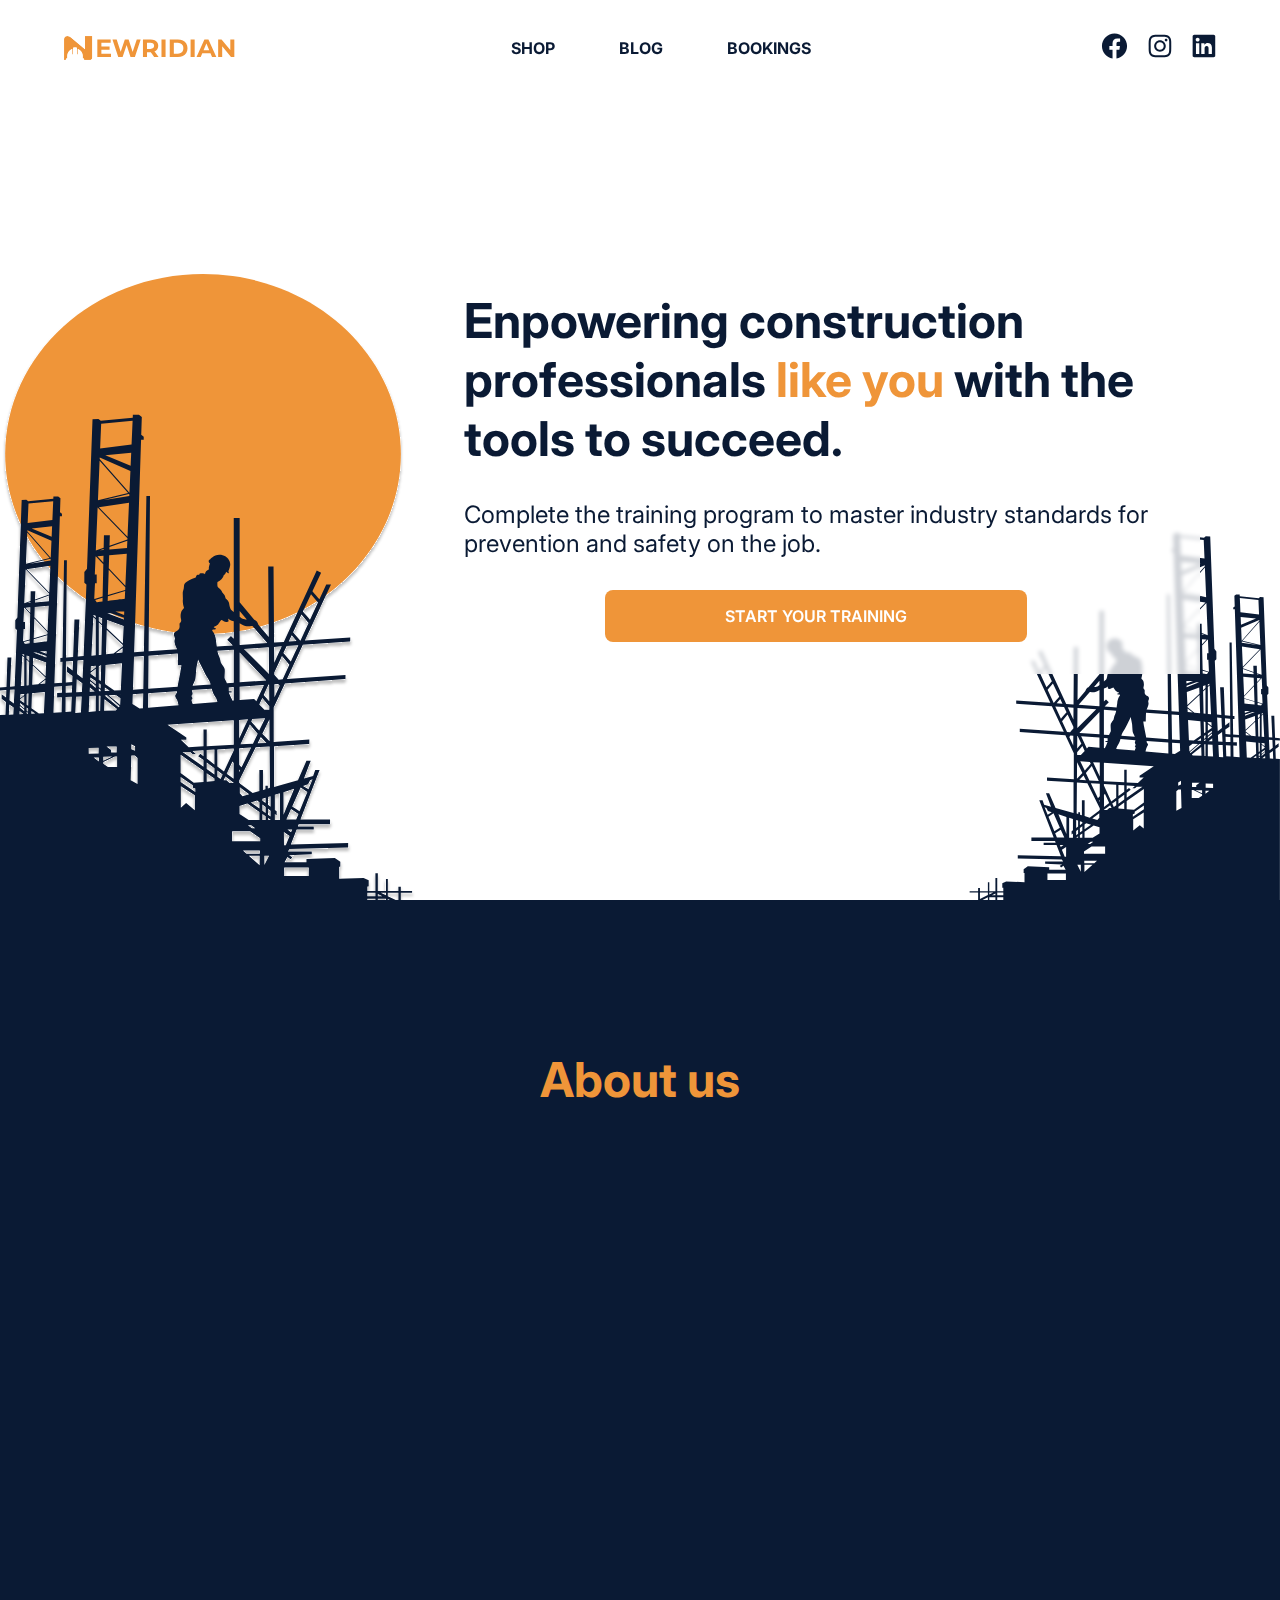
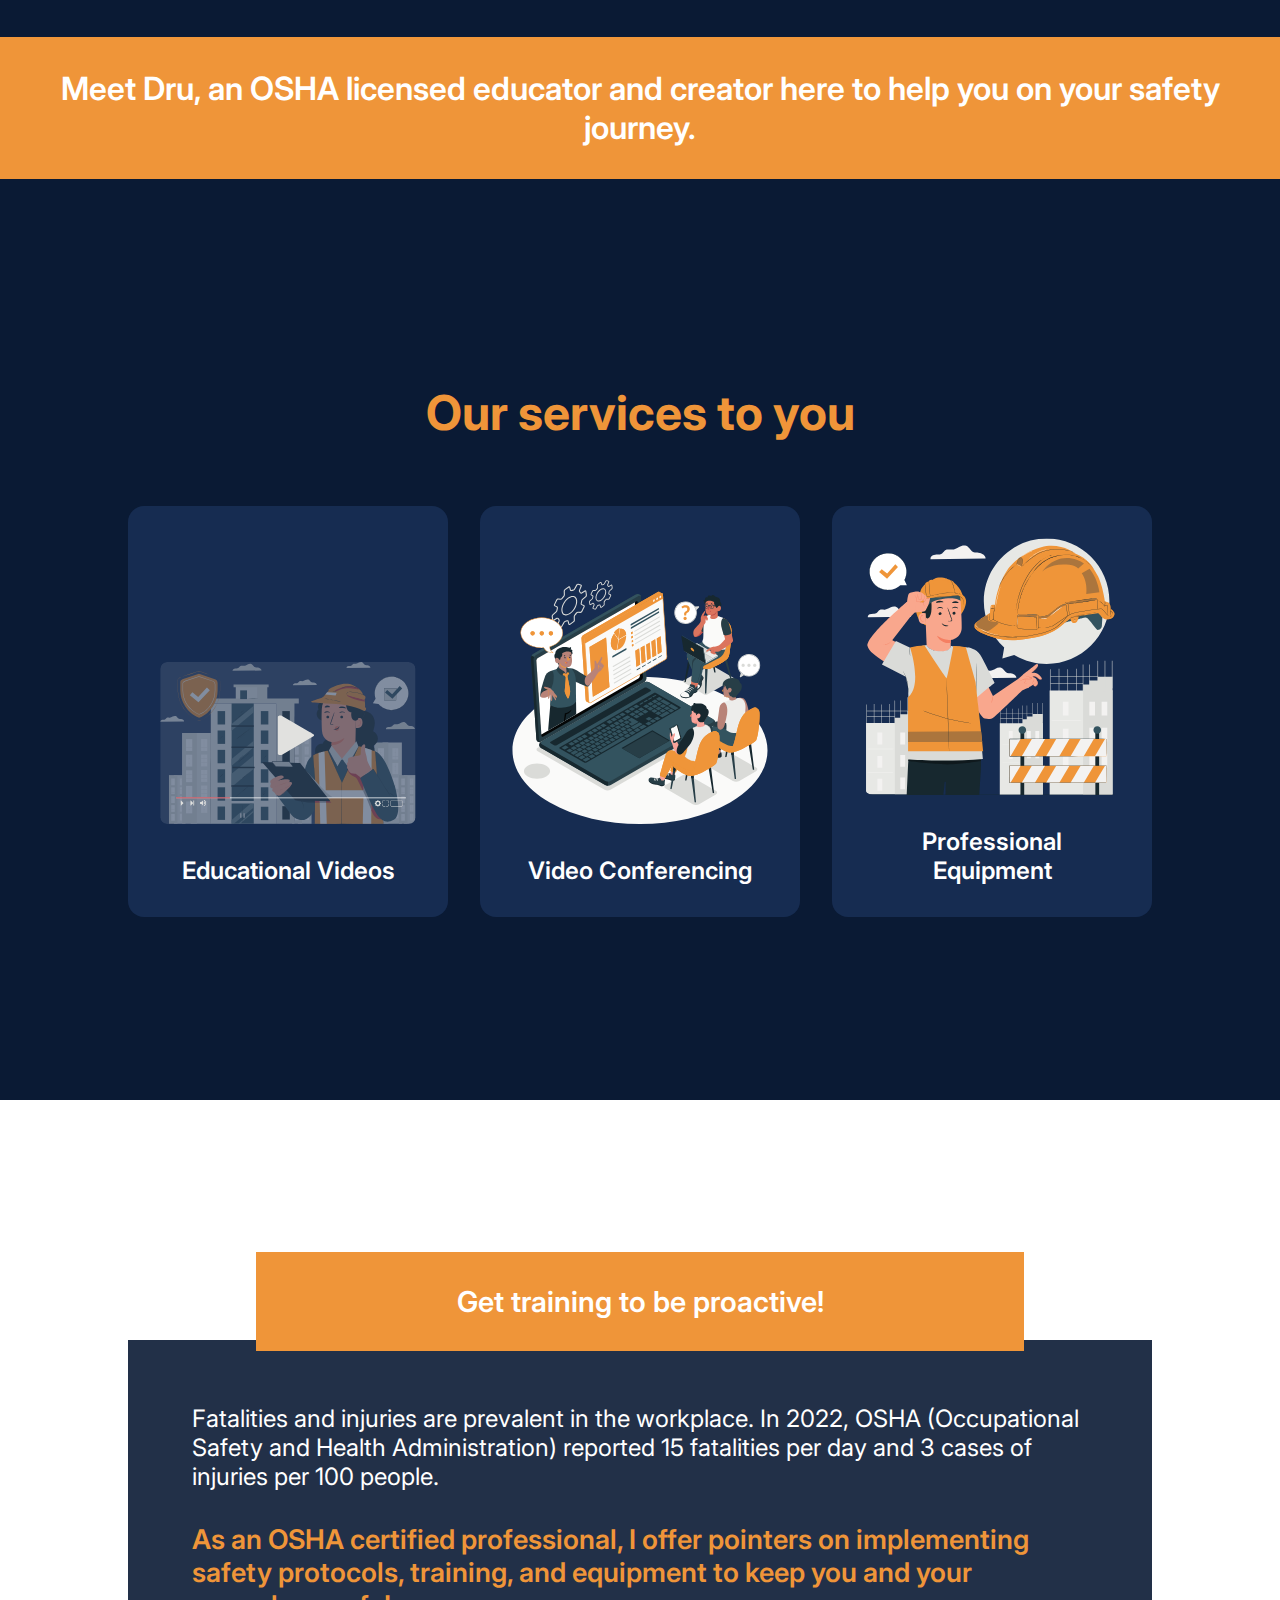
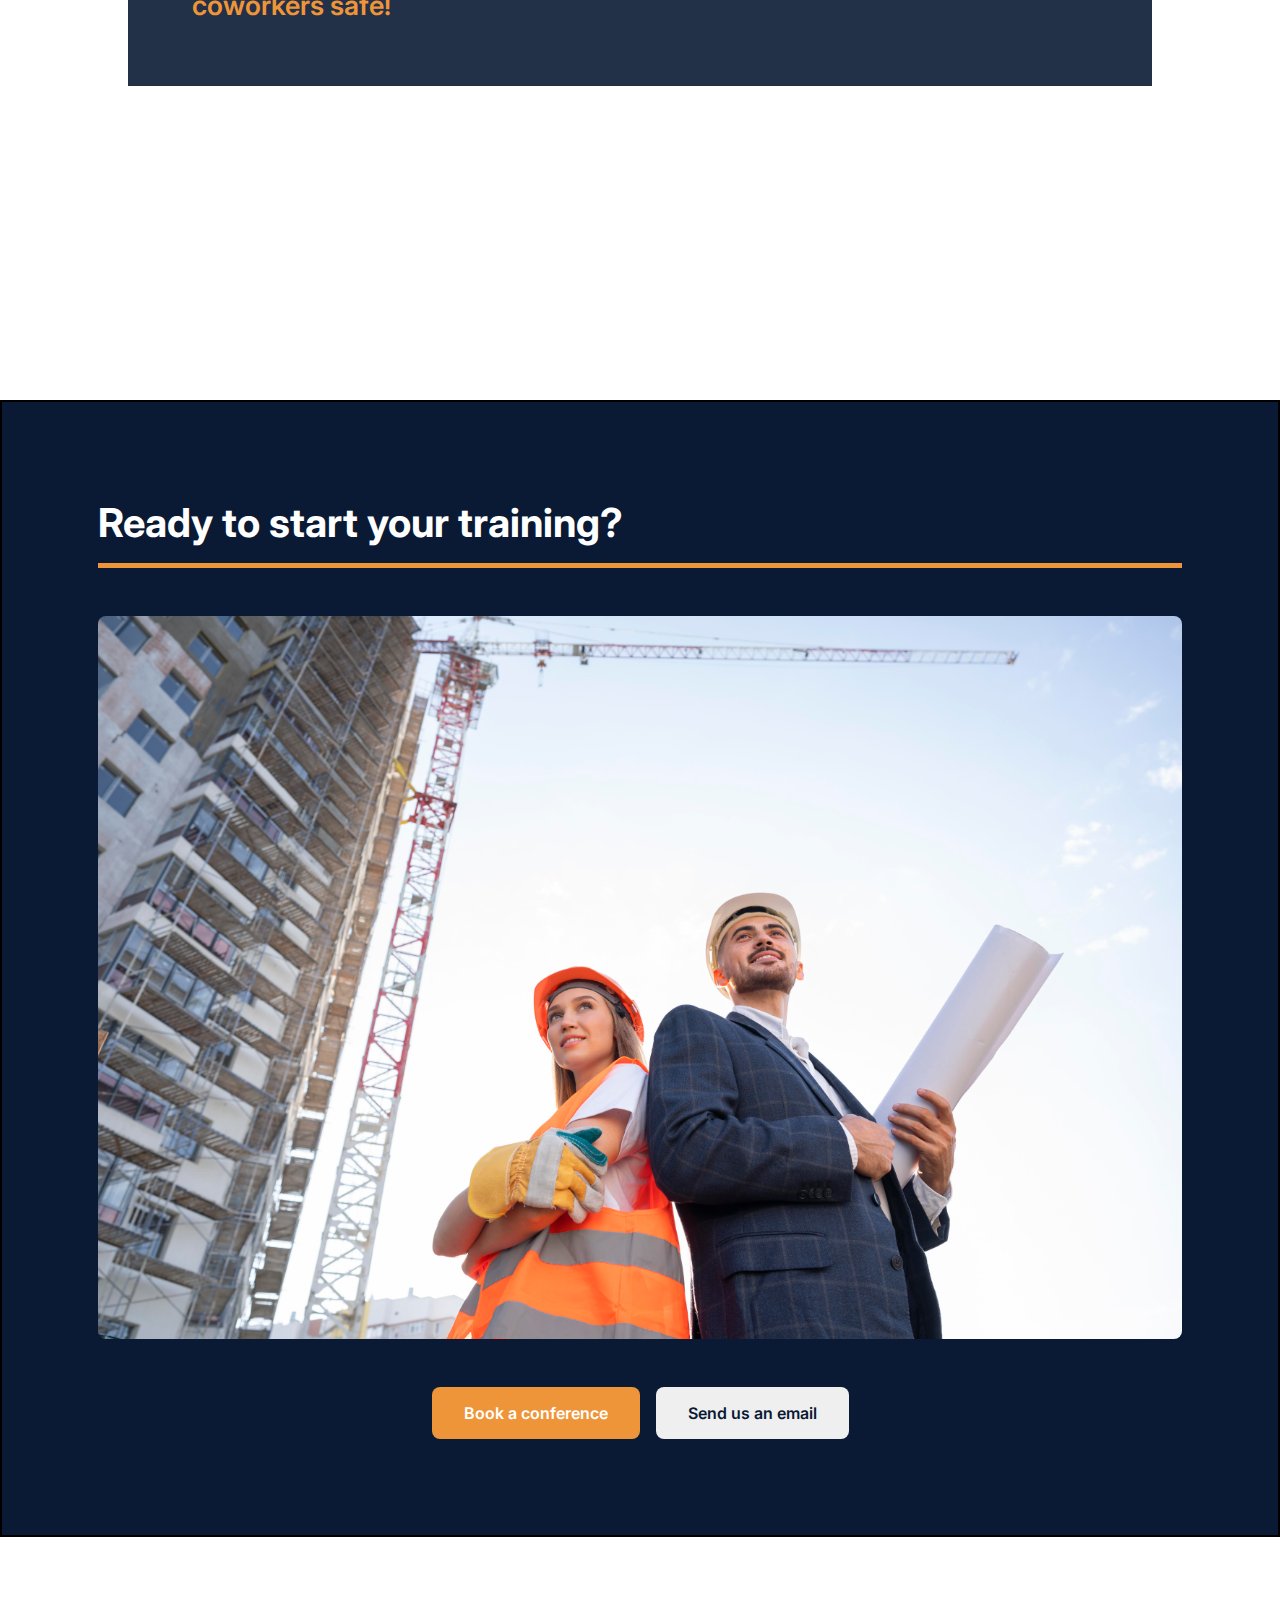
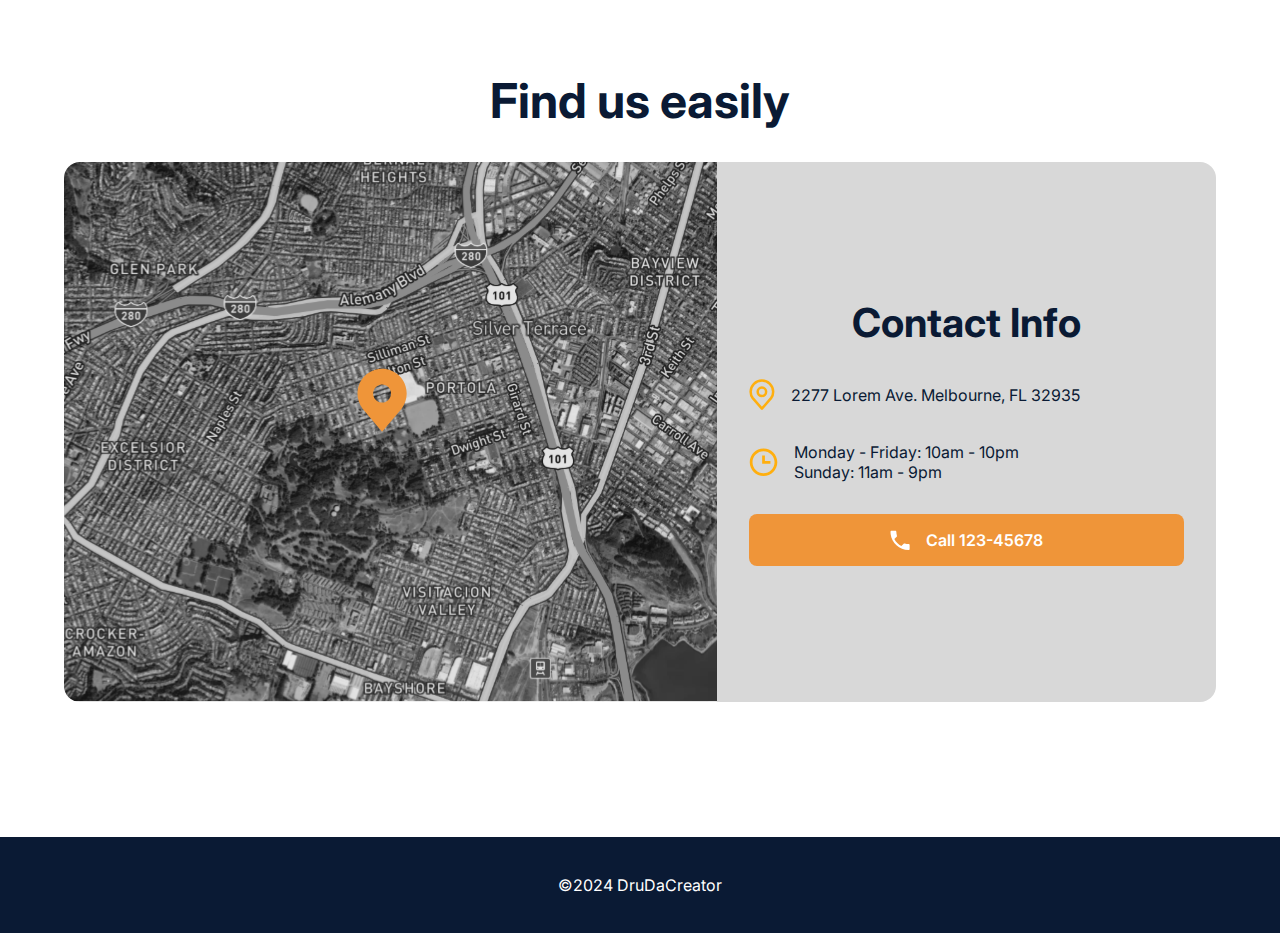
==== index.html @ b3d009f9 "update" ====
<!DOCTYPE html>
<html lang="en">
<head>
  <meta charset="UTF-8">
  <meta name="viewport" content="width=device-width, initial-scale=1.0">
  <title>Newridian</title>

  <link rel="stylesheet" href="./styles/main.css">
  <link rel="preconnect" href="https://fonts.googleapis.com">
  <link rel="preconnect" href="https://fonts.gstatic.com" crossorigin>
  <link href="https://fonts.googleapis.com/css2?family=Inter:wght@100..900&display=swap" rel="stylesheet">
</head>
<body>
  
  <!--nav -->
  <nav>
    <div class="mobile-nav">
      <!-- <img id="open-icon" src="./assets/Icons/menu-icon.svg" alt="menu-icon" onclick="openNav()"> -->
      <svg id="open-icon" onclick="openNav()" onmouseenter="changeColor()" onmouseleave="revertColor()" xmlns="http://www.w3.org/2000/svg" viewBox="0 -960 960 960" fill="black"><path d="M120-240v-80h720v80H120Zm0-200v-80h720v80H120Zm0-200v-80h720v80H120Z"/></svg>
      <img class="nav-logo" src="./assets/Icons/Logo.svg" alt="">
      <ul class="sidebar">
        <li class="nav-item" onclick="closeNav()"><img id="close-icon" src="./assets/Icons/close-icon.svg" alt="close icon"></li>
        <li class="nav-item"><a href="">SHOP</a><img src="./assets/Icons/cart-icon.svg" alt="cart icon" width="30px" height="30px"></li>
        <li class="nav-item"><a href="">BLOG</a><img src="./assets/Icons/blog-icon.svg" alt="blog icon" width="30px" height="30px"></li>
        <li class="nav-item"><a href="">BOOKINGS</a><img src="./assets/Icons/calendar-icon.svg" alt="calendar icon" width="30px" height="30px"></li>
      </ul>
    </div>

    <div class="desktop-nav">
      <img class="nav-logo" src="./assets/Icons/Logo.svg" alt="">
      <ul class="nav-items">
        <li class="nav-item"><a href="">SHOP</a></li>
        <li class="nav-item"><a href="">BLOG</a></li>
        <li class="nav-item"><a href="">BOOKINGS</a></li>
      </ul>
      <div class="social-icons">
        <a href=""><img src="./assets/Icons/youtube-icon.svg" alt=""></a>
        <a href=""><img src="./assets/Icons/facebook-icon.svg" alt=""></a>
        <a href=""><img src="./assets/Icons/instagram-icon.svg" alt=""></a>
        <a href=""><img src="./assets/Icons/linked-icon.svg" alt=""></a>
      </div>
    </div>
  </nav>

  <!--home section -->
  <section class="home">
    <div class="home-content">
      <h1>Enpowering construction professionals <span>like you</span> with the tools to succeed.</h1>
      <p>Complete the training program to master industry standards for prevention and safety on the job.</p>
      <button class="cta-button">START YOUR TRAINING</button>
    </div>
  </section>

  <!--about section -->
  <section class="about">
    <div class="about-content">
      <h1>About us</h1>
      <div class="video-container">
        <iframe class="yt-video" src="https://www.youtube.com/embed/jNQXAC9IVRw?si=BGKrW8kxA2HMiM0D" title="YouTube video player" frameborder="0" allow="accelerometer; autoplay; clipboard-write; encrypted-media; gyroscope; picture-in-picture; web-share" referrerpolicy="strict-origin-when-cross-origin" allowfullscreen>
        </iframe>
      </div>
    </div>
    <p>Meet Dru, an OSHA licensed educator and creator here to help you on your safety journey.</p>
  </section>

  <!--services section -->
  <section class="services">
    <div class="services-content">
      <h1>Our services to you</h1>
      <div class="cards">
        <div class="card">
          <img src="./assets/video-thumbail.svg" alt="video thumbnail">
          <p>Educational Videos</p>
        </div>
        <div class="card">
          <img src="./assets/video-conference.svg" alt="video conference">
          <p>Video Conferencing</p>
        </div>
        <div class="card">
          <img src="./assets/construction-equipment.svg" alt="">
          <p>Professional Equipment</p>
        </div>
      </div>
    </div>
  </section>

  <!--info section-->
  <section class="info">
    <div class="info-content">
      <div class="text-box">
        <p>Fatalities and injuries are prevalent in the workplace. In 2022, OSHA (Occupational Safety and Health Administration) reported 15 fatalities per day and 3 cases of injuries per 100 people.</p>
        <p><span>As an OSHA certified professional, I offer pointers on implementing safety protocols, training, and equipment to keep you and your coworkers safe!</span></p>
      </div>
    </div>
  </section>

  <!--cta section-->
  <section class="cta">
    <div class="cta-content">
      <h1>Ready to start your training?</h1>
      <img src="./assets/building-construction-worker-site-with-architect.jpg" alt="confident construction workers">
      <div class="buttons">
        <button class="conference-button">Book a conference</button>
        <button class="email-button">Send us an email</button>
      </div>
      
    </div>
    
  </section>

  <!--contact section-->
  <section class="contact"> 
    <div class="contact-content">
      <h1>Find us easily</h1>
      <div class="location-card">
        <div class="map-container"></div>
        <div class="contact-container">
          <h2>Contact Info</h2>
          <div class="first-line">
            <img src="./assets/Icons/location-marker-icon.svg" alt="location marker">
            <p>2277 Lorem Ave. Melbourne, FL 32935</p>
          </div>
          <div class="second-line">
            <img src="./assets/Icons/clock-icon.svg" alt="time">
            <div class="times-wrapper">
              <p>Monday - Friday: 10am - 10pm</p>
              <p>Sunday: 11am - 9pm</p>
            </div>
          </div>
          <button class="call-button">
            <img src="./assets/Icons/phone-icon.svg" alt="phone icon">
            <p>Call 123-45678</p>
          </button>
        </div>
      </div>
    </div>
    
  </section>

  <!--footer section-->
  <footer>
    <p>©2024 DruDaCreator</p>
  </footer>
  <script src="./js/main.js"></script>
</body>
</html>
---- styles/main.css ----
/*#region default styles*/


:root {
  /*font-sizes*/
  --fs-sm: 0.8rem;
  --fs-reg: 1rem;
  --fs-lg: 1.5rem;

  --fs-heading: 3rem;
  --fs-subheading: 2rem;

  /*colors*/
  --orange-clr: #EF9539;
  --dark-blue: rgb(10, 26, 52);
  --light-blue: rgb(22, 44, 81);

}

*, *:before, *:after {
  box-sizing: border-box;
  padding: 0;
  margin: 0;
  font-family: "Inter", sans-serif;
  color: var(--dark-blue);
}

section {
  min-height: 100vh;
  /* border: 5px solid black; */
}

/* for backgrounds*/
/* background: [background-color] [background-image] [background-position] [background-size] [background-repeat] [background-origin] [background-clip] [background-attachment];
*/

/*#endregion default styles*/

/*#region navbar styles*/
nav {
  display: flex;
  width: 100%;
  align-items: center;
  height: 5rem;
  z-index: 500;
  position: fixed;
  top: 0;
  padding: 3rem;
  background-color: rgba(255, 255, 255, 0.5);
  backdrop-filter: blur(5px);
  -webkit-backdrop-filter: blur(5px);
}

nav .mobile-nav {
  display: flex;
  align-items: center;
  justify-content: center;
  width: 100%;
}

.mobile-nav .nav-logo {
  width: 35%;
}

.mobile-nav #open-icon {
  padding: 1rem;
  width: 4rem;
  position: absolute;
  left: 2rem;
  border: 2px solid transparent;
}

.mobile-nav .sidebar {
  background-color: var(--orange-clr);
  position: absolute;
  top: 0;
  left: 0;
  height: 100vh;
  width: 40vw;
  z-index: 1000;
  display: none;
  flex-direction: column;
  list-style: none;
}

.sidebar .nav-item {
  width: 100%;
  cursor: pointer;
  padding: 2rem;
  display: flex;
  align-items: center;
  justify-content: center;
  gap: 1rem;
}

.sidebar .nav-item:hover {
  background-color: rgba(255, 255, 255, 0.2);
}

.sidebar button {
  background-color: none;
}

.nav-item a {
  font-size: var(--fs-sm);
  font-weight: 700;
  text-decoration: none;
}

nav .desktop-nav {
  display: none;
  width: 100%;
  align-items: center;
  justify-content: space-between;
  padding: 1rem;
}

.desktop-nav .nav-logo {
  width: 15%;
}

.nav-items {
  display: flex;
  gap: 2rem;
  list-style-type: none;
}

.nav-items .nav-item a {
  padding: 1rem;
  text-decoration: none;
  font-size: var(--fs-reg);
  transition: color 200ms ease;
}

.nav-items .nav-item a:hover {
  color: var(--orange-clr);
}

nav .social-icons {
  display: flex;
  align-items: center;
  gap: 1rem;
}
/*#endregion navbar styles*/

/*#region home styles*/
.home {
  position: relative;
  display: flex;
  flex-direction: column;
  align-items: center;
  justify-content: center;
  padding-top: 2rem;
}

.home .home-content {
  padding: 2rem;
  display: flex;
  flex-direction: column;
  gap: 2rem;
  width: 100%;
  background-color:rgba(255, 255, 255, 0.8);
  backdrop-filter: blur(2px);
  -webkit-backdrop-filter: blur(2px);
  margin: 0;
}

.home-content h1 {
  font-size: var(--fs-heading);
}

.home-content h1 span {
  color: var(--orange-clr);
}

.home-content p {
  font-size: var(--fs-lg);
}

.home-content .cta-button {
  background-color: var(--orange-clr);
  color: white;
  font-weight: 600;
  font-size: var(--fs-sm);
  padding: 1rem;
  border: none;
  border-radius: 0.5rem;
  width: 60%;
  align-self: center;
}

/*#endregion home styles*/

/*#region about styles*/
.about {
  display: flex;
  flex-direction: column;
  justify-content: center;
  align-items: center;
  background-color: var(--dark-blue);
  position: relative;
  padding: 8rem 0 0 0;
  gap: 6rem;
}

.about .about-content {
  display: flex;
  flex-direction: column;
  align-items: center;
  width: 80%;
  gap: 2rem;
}

.about h1 {
  font-size: var(--fs-heading);
  color: var(--orange-clr);
  text-align: center;
}

.about .video-container {
  width: 20rem;
  height: 15rem;
  border-radius: 1rem;
  overflow: hidden;
}

.about p {
  font-size: 1.5rem;
  font-weight: 600;
  color: white;
  text-align: center;
  background-color: var(--orange-clr);
  padding: 2rem;
  width: 100vw;
}

.video-container .yt-video {
  width: 100%;
  height: 100%;
}

/*#endregion about styles*/

/*#region services styles*/
.services {
  background-color: var(--dark-blue);
  display: flex;
  align-items: center;
  justify-content: center;
  padding: 8rem 0 8rem 0;
}

.services .services-content {
  display: flex;
  flex-direction: column;
  align-items: center;
  justify-content: center;
  gap: 4rem;
}

.services-content h1 {
  color: var(--orange-clr);
  font-size: var(--fs-heading);
  text-align: center;
}

.services-content .cards {
  display: grid;
  justify-content: center;
  align-items: center;
  width: 80vw;
  grid-template-columns: repeat(auto-fit, minmax(270px, 1fr));
  gap: 2rem;
}

.cards .card {
  grid-row: span 1;
  grid-column: span 1;
  display: flex;
  flex-direction: column;
  align-items: center;
  justify-content: flex-end;
  background-color:var(--light-blue);
  gap: 2rem;
  height: 100%;
  padding: 2rem;
  border-radius: 1rem;
}

.card img {
  width: 100%;
}

.cards .card p {
  font-size: var(--fs-lg);
  font-weight: 600;
  color: white;
  text-align: center;
}

/*#endregion services styles*/

/*#region info styles*/
.info {
  position: relative;
  width: 100%;
  height: 100%;
  overflow: hidden;
}

.info::before {
  content: '';
  background-image: url(../assets/bridge.jpg);
  background-position: left;
  background-repeat: no-repeat;
  background-size: cover;
  filter: blur(2px);
  position: absolute;
  top: 0;
  left: 0;
  right: 0;
  bottom: 0;
  z-index: -1;
}

.info-content {
  display: flex;
  flex-direction: column;
  margin: 15rem 0 10rem 0;
  align-items: center;
}

.info-content .text-box {
  position: relative;
  background: rgba(10, 26, 52, 0.9);
  width: 100%;
  font-size: 1rem;
  padding: 4rem;
  display: flex;
  flex-direction: column;
  gap: 2rem;
}

.info-content .text-box::before {
  content: 'Get training to be proactive!';
  position: absolute;
  top: -5.5rem;
  left: 0;
  right: 0;
  color: white;
  font-size: var(--fs-lg);
  background-color: var(--orange-clr);
  padding: 2rem;
  font-weight: 600;
  text-align: center;
}

.text-box p {
  color: white;
}

.text-box p span {
  font-size: 1.2rem;
  color: var(--orange-clr);
  font-weight: 600;
}
/*#endregion info styles*/

/*#region cta styles*/
.cta {
  display: flex;
  align-items: center;
  justify-content: center;
  /* padding: 4rem 0 0rem 0; */
  background-color: var(--dark-blue);
}

.cta .cta-content {
  display: flex;
  flex-direction: column;
  align-items: center;
  gap: 3rem;
  width: 100%;
  border: 2px solid black;
  padding: 6rem;
}

.cta-content h1 {
  font-size: var(--fs-subheading);
  color: white;
  position: relative;
  border-bottom: 5px solid var(--orange-clr);
  align-self: flex-start;
  width: 100%;
  padding-bottom: 1rem;
}

.cta-content h1::after {
  content: '';
  background-color: var(--orange-clr);
  position: absolute;
  left: 0;
  right: 0;

}

.cta-content img {
  width: 100%;
  border-radius: 0.5rem;
}

.cta-content .buttons {
  display: flex;
  gap: 1rem;
}

.cta-content .buttons button {
  padding: 1rem 2rem 1rem 2rem;
  border: none;
  border-radius: 0.5rem;
  font-weight: 600;
  font-size: var(--fs-reg);
}

.buttons .conference-button {
  background-color: var(--orange-clr);
  color: white;
}

/*#endregion cta styles*/

/*#region contact styles*/
.contact {
  display: flex;
  align-items: center;
  justify-content: center;
  padding: 2rem;
}

.contact-content {
  display: flex;
  flex-direction: column;
  align-items: center;
  gap: 2rem;
  padding: 2rem;
}

.contact-content h1 {
  font-size: var(--fs-heading);
}

.contact-content .location-card {
  display: flex;
  flex-direction: column;
  width: 70vw;
  height: 90vh;
  border-radius: 1rem;
  overflow: hidden;
}

.location-card .map-container {
  /* flex-basis: 60%; */
  flex: 1.5;
  display: flex;
  align-items: center;
  justify-content: center;
  background-image: url(../assets/map.svg);
  background-repeat: no-repeat;
  background-position: center;
  background-size: cover;
}

.map-container img {
  width: 100%;
  /* height: 100%; */
  object-fit: cover;
}

.location-card .contact-container {
  /* flex-basis: 40%; */
  flex: 1;
  display: flex;
  flex-direction: column;
  align-items: center;
  justify-content: center;
  gap: 2rem;
  padding: 2rem;
  background-color: #D8D8D8;
}

.contact-container h2 {
  font-size: var(--fs-subheading);
}

.contact-container .first-line, .contact-container .second-line {
  display: flex;
  align-items: center;
  justify-content: center;
  gap: 1rem;
  width: 100%;
}

.contact-container .call-button {
  width: 100%;
  padding: 1rem;
  border: none;
  border-radius: 0.5rem;
  background-color: var(--orange-clr);
  display: flex;
  align-items: center;
  justify-content: center;
  gap: 1rem;
}

.call-button p {
  color: white;
  font-weight: 600;
  font-size: var(--fs-reg);
}
/*#endregion contact styles*/

/*#region footer styles*/
footer {
  height: 6rem;
  background-color: var(--dark-blue);
  display: flex;
  align-items: center;
  justify-content: center;
  padding: 2rem;
}

footer p {
  color: white;
}
/*#endregion footer styles*/

/*#region media queries*/
@media (min-width: 800px) {

  /*root*/
  :root {
    /*font-sizes*/
    --fs-sm: 0.8rem;
    --fs-reg: 1rem;
    --fs-lg: 1.5rem;

  
    --fs-heading: 3rem;
    --fs-subheading: 2.5rem;
  }


  /*nav*/
  .mobile-nav .sidebar {
    display: none;
  }

  nav .desktop-nav {
    display: flex;
  }

  nav .mobile-nav {
    display: none;
  }

  /*home*/
  .home {
    align-items: end;
    background-image: url(../assets/home-hero-img.svg), url(../assets/home-hero-sub-img.svg);
    background-position: bottom left, bottom right;
    background-repeat: no-repeat, no-repeat;
    background-size: 40vw, 30vw;
  }

  .home .home-content {
    width: 60%;
    margin: 5rem;
  }

  .home-content .cta-button {
    font-size: var(--fs-reg);
  }

  /*about*/
  .about .video-container {
    width: 40rem;
    height: 25rem;
  }
  
  .about p {
    font-size: 2rem;
  }

  /*info*/
  .info-content .text-box {
    width: 80%;
  }

  .info-content .text-box::before {
    left: 8rem;
    right: 8rem;
    font-size: 1.8rem;
  }

  .text-box p {
    font-size: 1.5rem;
  }

  .text-box p span {
    font-size: 1.7rem;
  }

  /*contact*/
  .contact-content .location-card {
    flex-direction: row;
    height: 60vh;
    width: 90vw;
  }

  .contact-container .first-line, .contact-container .second-line {
    justify-content: flex-start;
  }

}


/*#endregion media queries*/
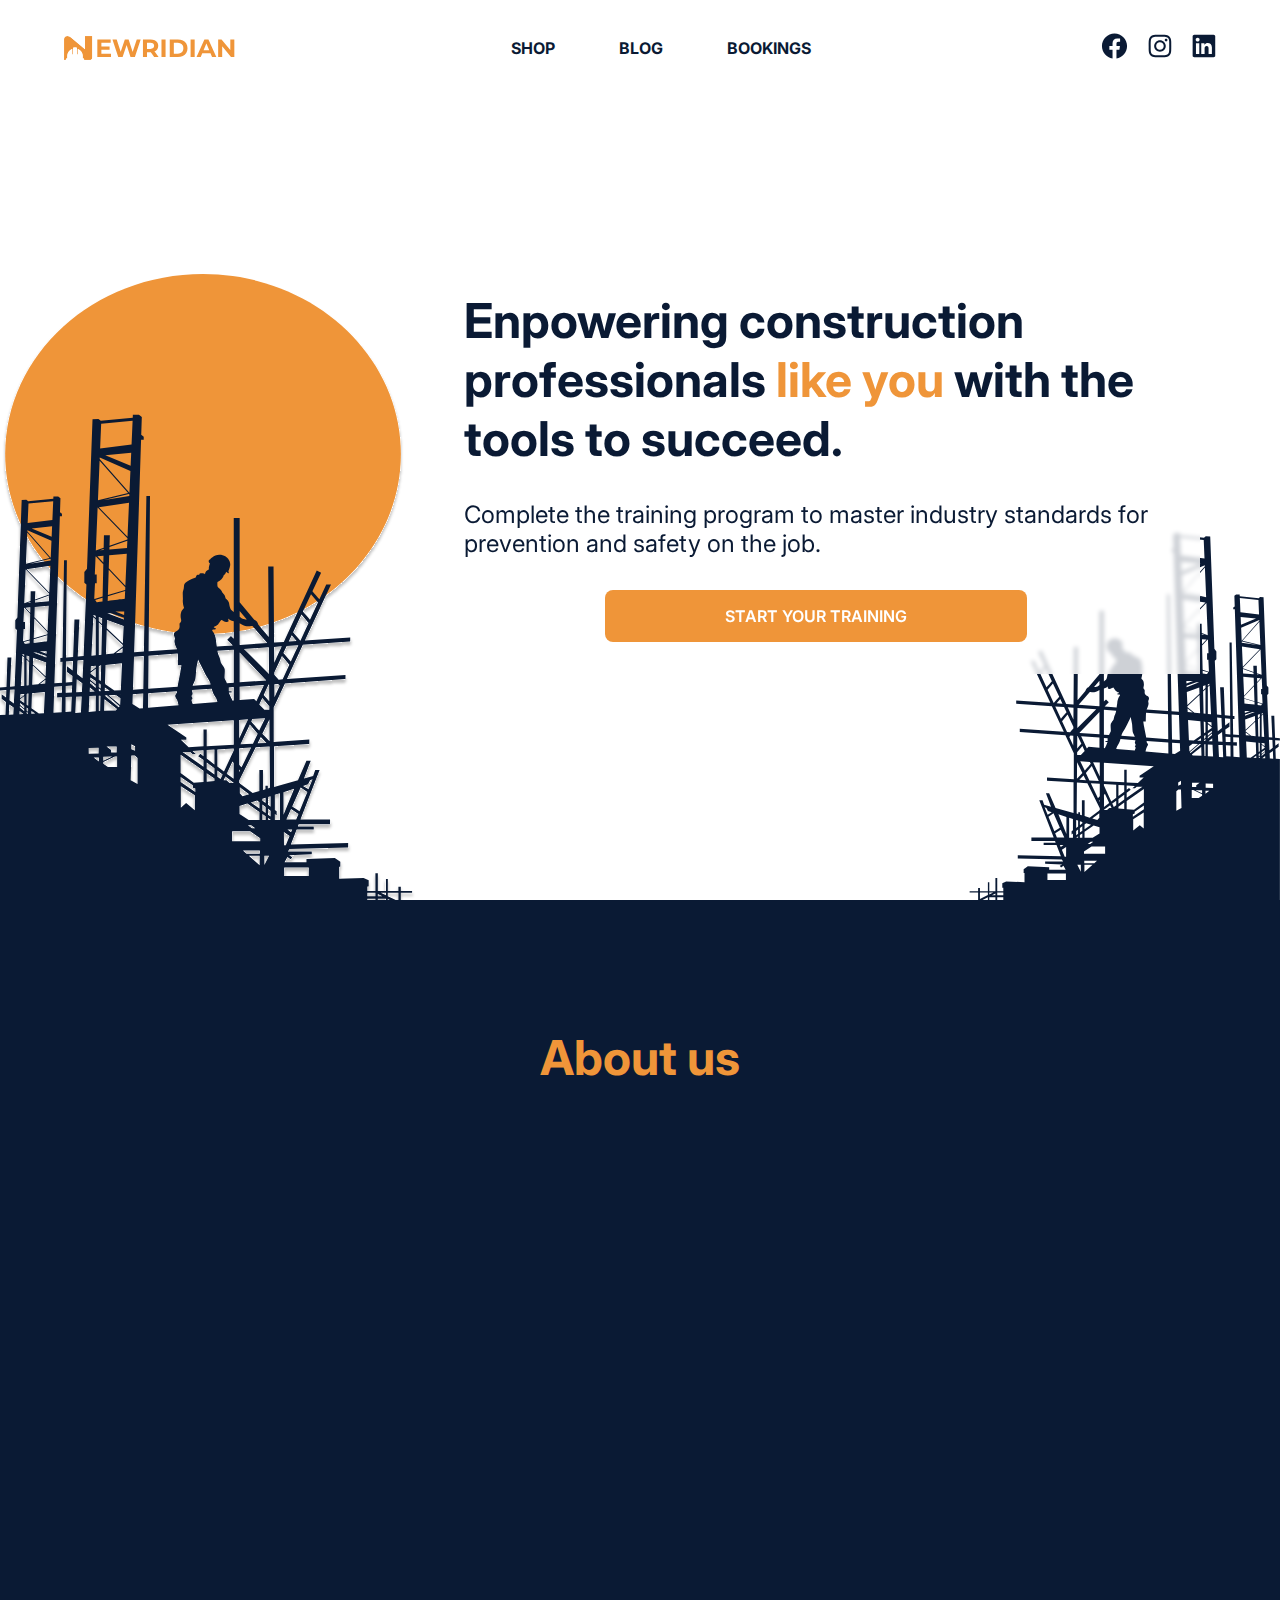
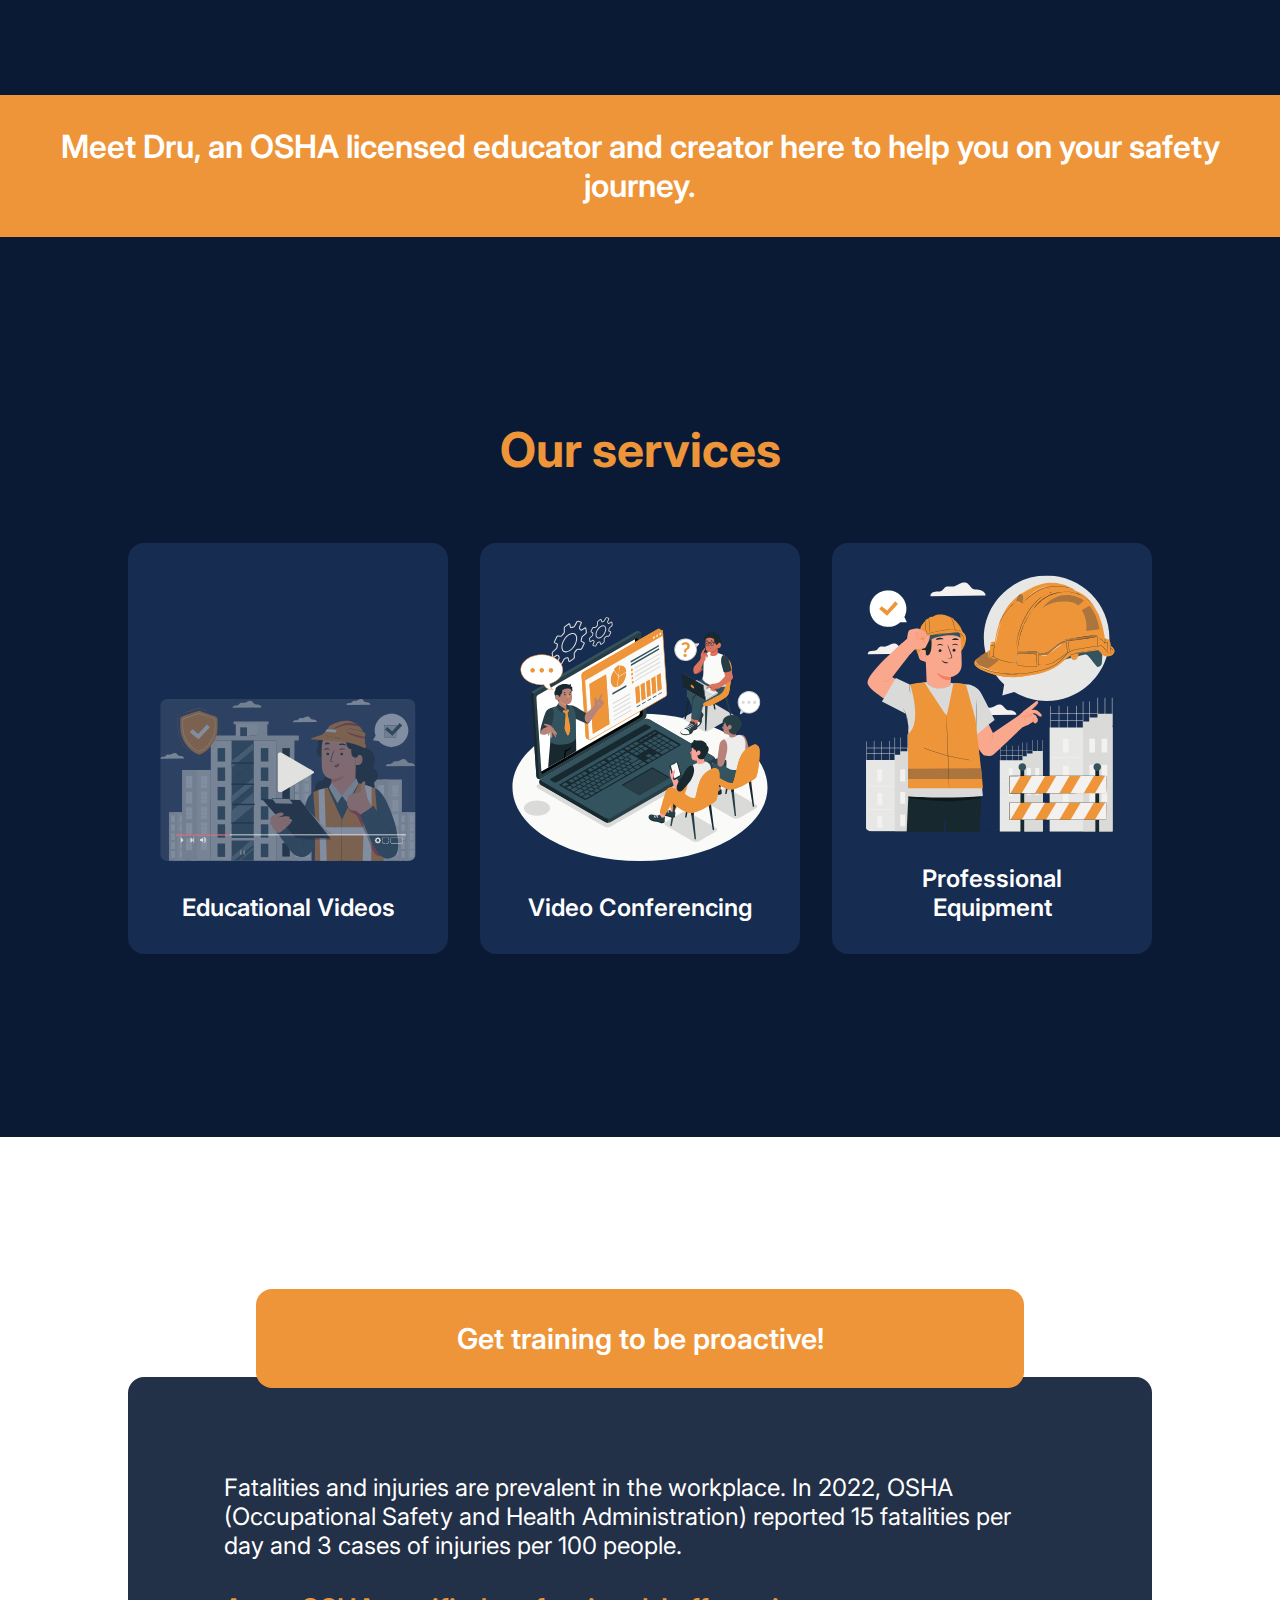
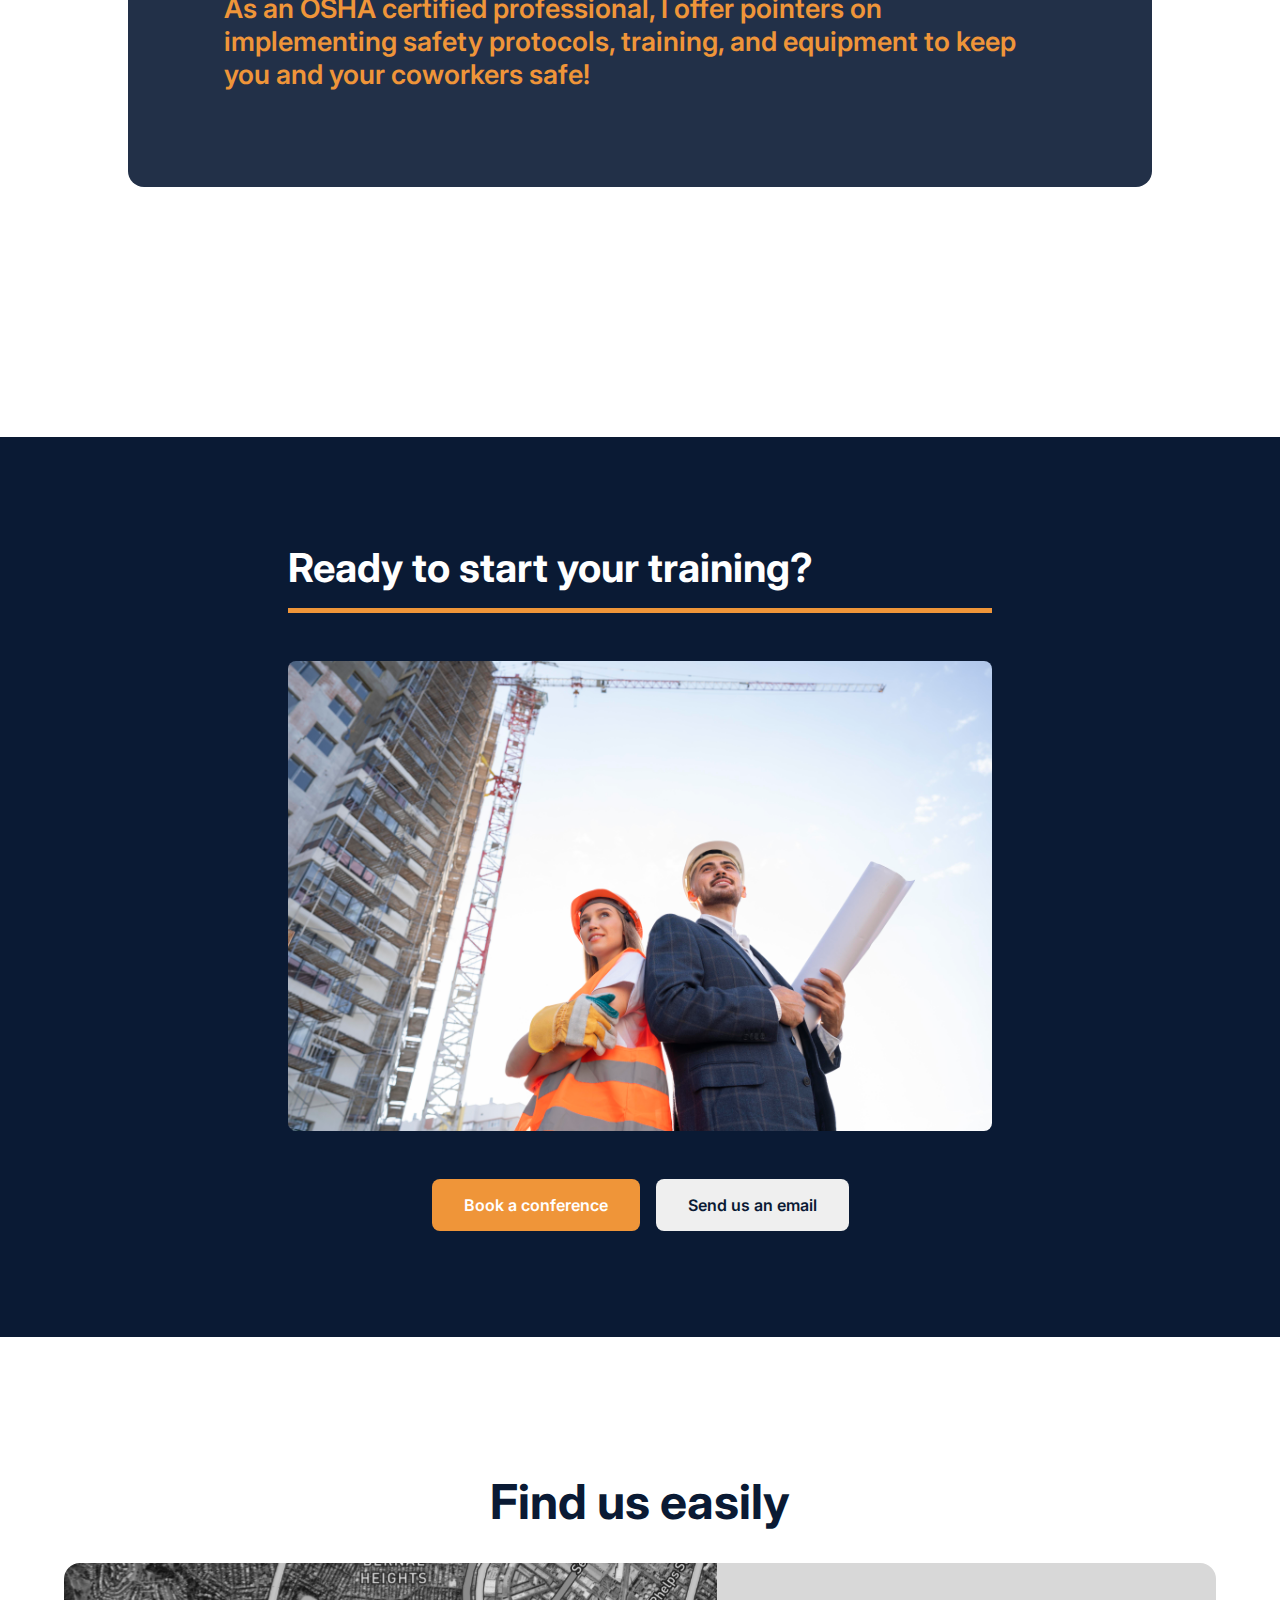
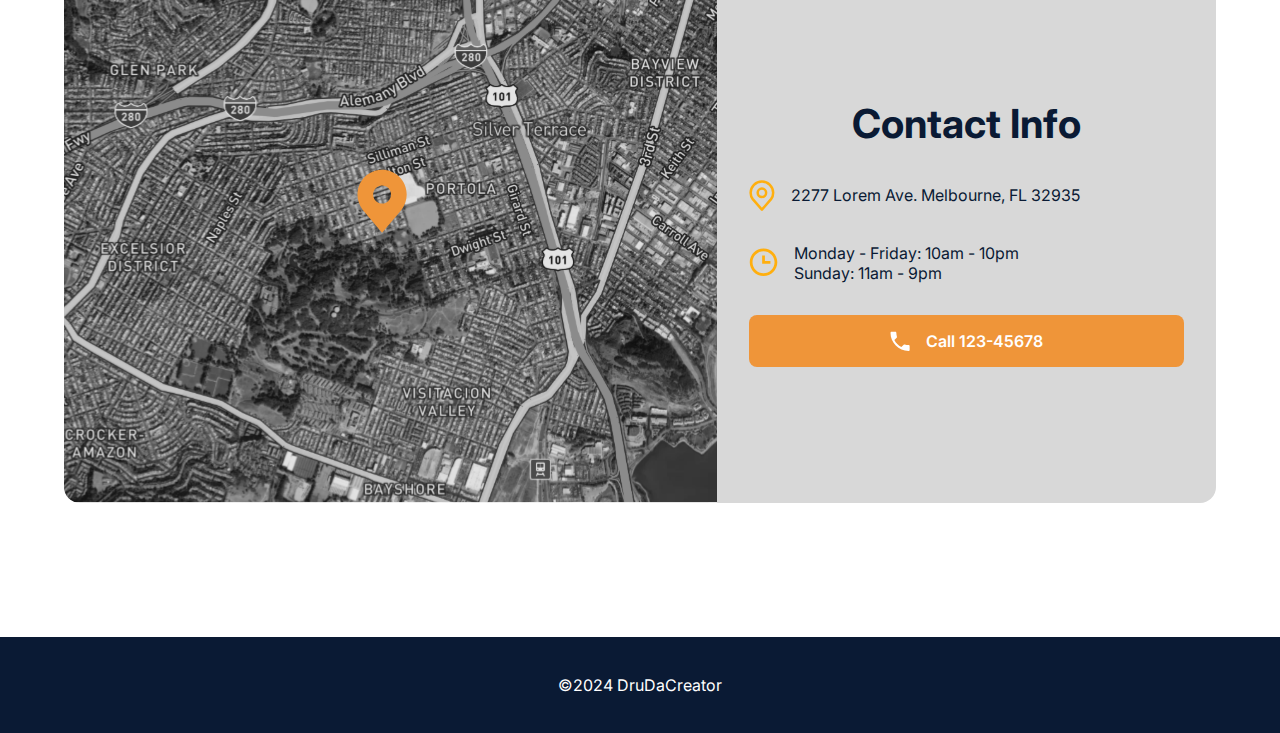
==== commit 72d97b67: "update" ====
--- a/index.html
+++ b/index.html
@@ -16,10 +16,9 @@
   <nav>
     <div class="mobile-nav">
       <!-- <img id="open-icon" src="./assets/Icons/menu-icon.svg" alt="menu-icon" onclick="openNav()"> -->
-      <svg id="open-icon" onclick="openNav()" onmouseenter="changeColor()" onmouseleave="revertColor()" xmlns="http://www.w3.org/2000/svg" viewBox="0 -960 960 960" fill="black"><path d="M120-240v-80h720v80H120Zm0-200v-80h720v80H120Zm0-200v-80h720v80H120Z"/></svg>
+      <svg id="open-icon" onclick="toggleNav()" onmouseenter="changeColor()" onmouseleave="revertColor()" xmlns="http://www.w3.org/2000/svg" viewBox="0 -960 960 960" fill="black"><path id="menu-icon-path" d="M120-240v-80h720v80H120Zm0-200v-80h720v80H120Zm0-200v-80h720v80H120Z"/></svg>
       <img class="nav-logo" src="./assets/Icons/Logo.svg" alt="">
       <ul class="sidebar">
-        <li class="nav-item" onclick="closeNav()"><img id="close-icon" src="./assets/Icons/close-icon.svg" alt="close icon"></li>
         <li class="nav-item"><a href="">SHOP</a><img src="./assets/Icons/cart-icon.svg" alt="cart icon" width="30px" height="30px"></li>
         <li class="nav-item"><a href="">BLOG</a><img src="./assets/Icons/blog-icon.svg" alt="blog icon" width="30px" height="30px"></li>
         <li class="nav-item"><a href="">BOOKINGS</a><img src="./assets/Icons/calendar-icon.svg" alt="calendar icon" width="30px" height="30px"></li>
@@ -66,7 +65,7 @@
   <!--services section -->
   <section class="services">
     <div class="services-content">
-      <h1>Our services to you</h1>
+      <h1>Our services</h1>
       <div class="cards">
         <div class="card">
           <img src="./assets/video-thumbail.svg" alt="video thumbnail">
--- a/styles/main.css
+++ b/styles/main.css
@@ -8,11 +8,11 @@
   --fs-reg: 1rem;
   --fs-lg: 1.5rem;
 
-  --fs-heading: 3rem;
+  --fs-heading: 2.5rem;
   --fs-subheading: 2rem;
 
   /*colors*/
-  --orange-clr: #EF9539;
+  --orange-clr: rgb(239, 149, 57);
   --dark-blue: rgb(10, 26, 52);
   --light-blue: rgb(22, 44, 81);
 
@@ -47,7 +47,7 @@
   position: fixed;
   top: 0;
   padding: 3rem;
-  background-color: rgba(255, 255, 255, 0.5);
+  background-color: rgb(255, 255, 255);
   backdrop-filter: blur(5px);
   -webkit-backdrop-filter: blur(5px);
 }
@@ -69,15 +69,16 @@
   position: absolute;
   left: 2rem;
   border: 2px solid transparent;
+  cursor: pointer;
 }
 
 .mobile-nav .sidebar {
-  background-color: var(--orange-clr);
+  background-color: rgb(255, 255, 255);
   position: absolute;
-  top: 0;
+  top: 6rem;
   left: 0;
   height: 100vh;
-  width: 40vw;
+  width: 20rem;
   z-index: 1000;
   display: none;
   flex-direction: column;
@@ -87,15 +88,15 @@
 .sidebar .nav-item {
   width: 100%;
   cursor: pointer;
-  padding: 2rem;
-  display: flex;
-  align-items: center;
-  justify-content: center;
+  padding: 2rem 3rem 2rem 3rem;
+  display: flex;
+  align-items: center;
+  justify-content: flex-start;
   gap: 1rem;
 }
 
 .sidebar .nav-item:hover {
-  background-color: rgba(255, 255, 255, 0.2);
+  background-color: rgba(56, 53, 53, 0.2);
 }
 
 .sidebar button {
@@ -188,6 +189,12 @@
   border-radius: 0.5rem;
   width: 60%;
   align-self: center;
+  cursor: pointer;
+  transition: background-color 200ms ease;
+}
+
+.home-content .cta-button:hover {
+  background-color: rgba(239, 149, 57, 0.85);
 }
 
 /*#endregion home styles*/
@@ -336,7 +343,7 @@
   background: rgba(10, 26, 52, 0.9);
   width: 100%;
   font-size: 1rem;
-  padding: 4rem;
+  padding: 2rem;
   display: flex;
   flex-direction: column;
   gap: 2rem;
@@ -372,7 +379,6 @@
   display: flex;
   align-items: center;
   justify-content: center;
-  /* padding: 4rem 0 0rem 0; */
   background-color: var(--dark-blue);
 }
 
@@ -381,9 +387,8 @@
   flex-direction: column;
   align-items: center;
   gap: 3rem;
-  width: 100%;
-  border: 2px solid black;
-  padding: 6rem;
+  width: 70%;
+  padding: 2rem;
 }
 
 .cta-content h1 {
@@ -421,6 +426,12 @@
   border-radius: 0.5rem;
   font-weight: 600;
   font-size: var(--fs-reg);
+  transition: opacity 200ms ease;
+  cursor: pointer;
+}
+
+.cta-content .buttons button:hover {
+  opacity: 85%;
 }
 
 .buttons .conference-button {
@@ -453,7 +464,7 @@
 .contact-content .location-card {
   display: flex;
   flex-direction: column;
-  width: 70vw;
+  width: 80vw;
   height: 90vh;
   border-radius: 1rem;
   overflow: hidden;
@@ -511,6 +522,12 @@
   align-items: center;
   justify-content: center;
   gap: 1rem;
+  cursor: pointer;
+  transition: opacity 200ms ease;
+}
+
+.call-button:hover {
+  opacity: 85%;
 }
 
 .call-button p {
@@ -536,20 +553,27 @@
 /*#endregion footer styles*/
 
 /*#region media queries*/
+@media (min-width: 650px) {
+
+  .about .video-container {
+    width: 30rem;
+    height: 20rem;
+    border-radius: 1rem;
+    overflow: hidden;
+  }
+}
+
 @media (min-width: 800px) {
-
   /*root*/
   :root {
     /*font-sizes*/
     --fs-sm: 0.8rem;
     --fs-reg: 1rem;
     --fs-lg: 1.5rem;
-
   
     --fs-heading: 3rem;
     --fs-subheading: 2.5rem;
   }
-
 
   /*nav*/
   .mobile-nav .sidebar {
@@ -595,12 +619,15 @@
   /*info*/
   .info-content .text-box {
     width: 80%;
+    border-radius: 1rem;
+    padding: 6rem;
   }
 
   .info-content .text-box::before {
     left: 8rem;
     right: 8rem;
     font-size: 1.8rem;
+    border-radius: 1rem;
   }
 
   .text-box p {
@@ -609,6 +636,11 @@
 
   .text-box p span {
     font-size: 1.7rem;
+  }
+
+  /*cta*/
+  .cta .cta-content {
+    padding: 6rem;
   }
 
   /*contact*/
@@ -624,5 +656,12 @@
 
 }
 
-
+@media (min-width: 1000px) {
+  .about .video-container {
+    width: 50rem;
+    height: 30rem;
+    border-radius: 1rem;
+    overflow: hidden;
+  }
+}
 /*#endregion media queries*/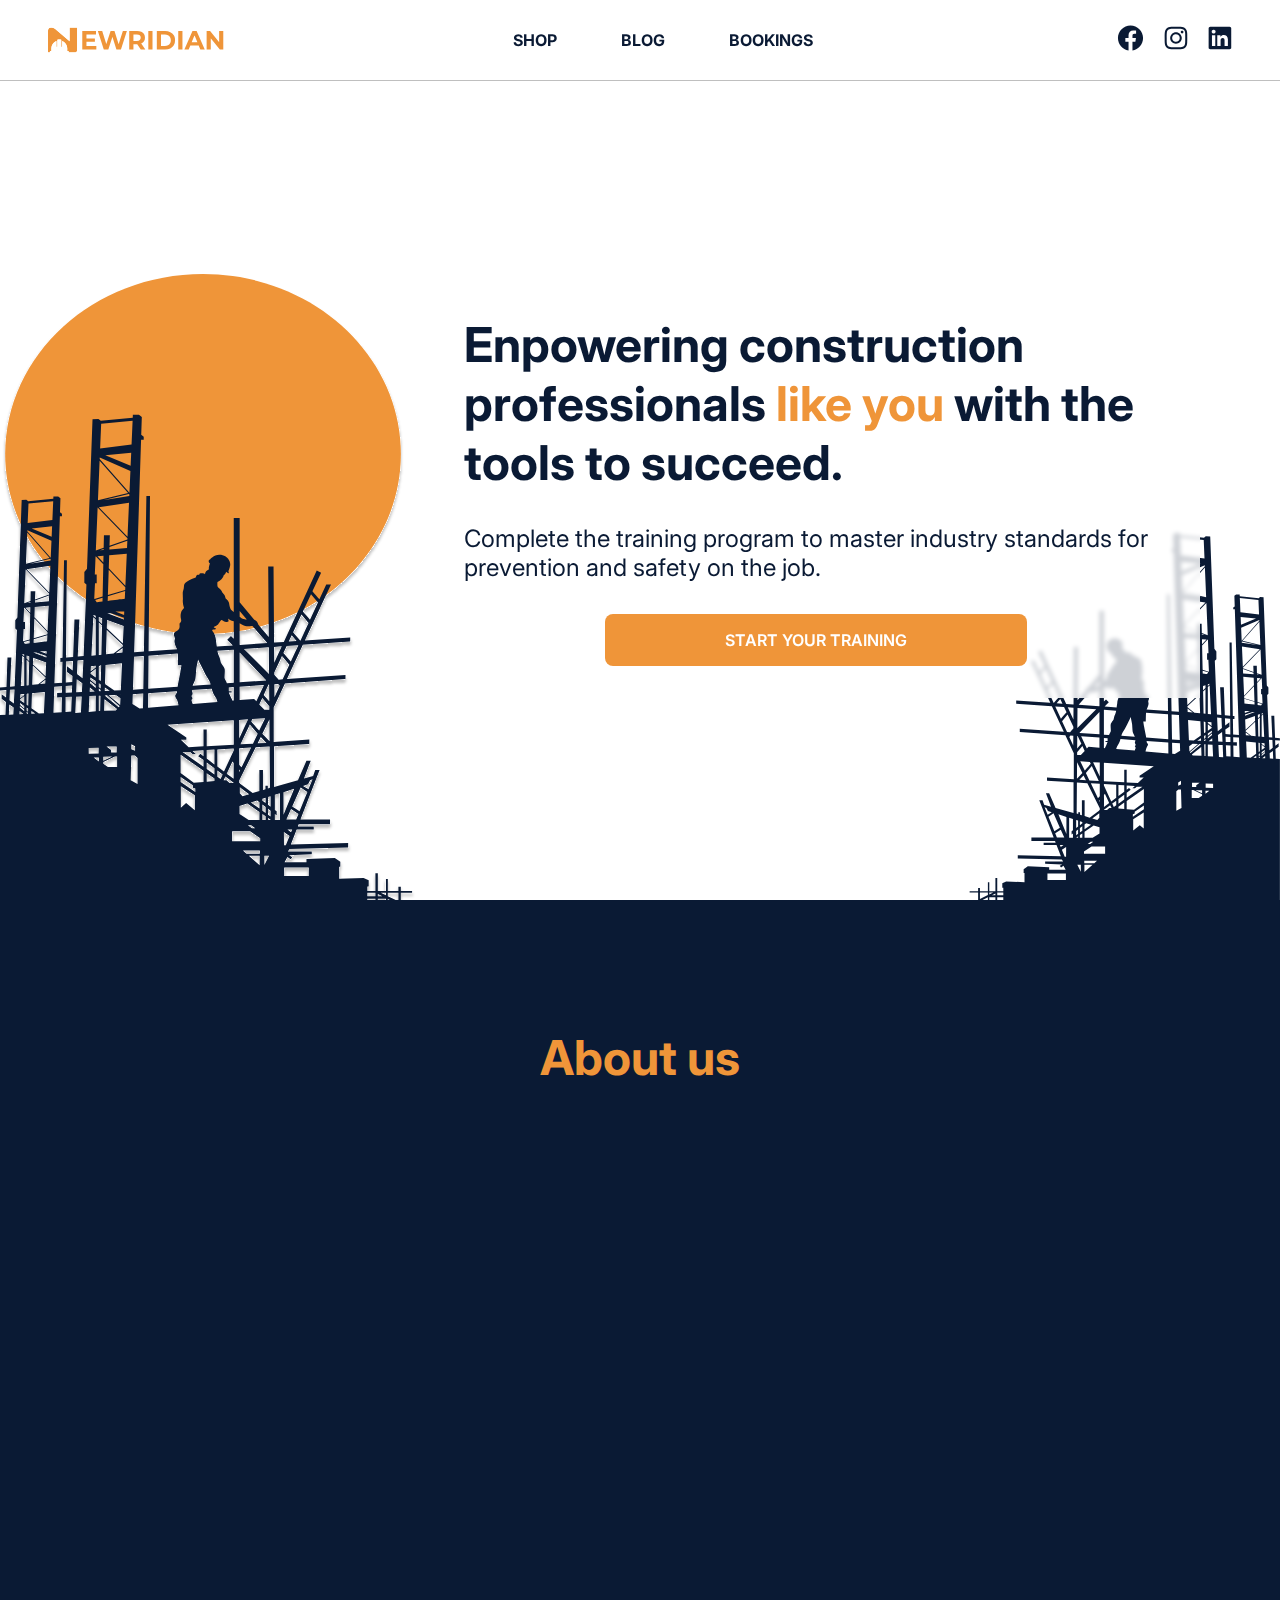
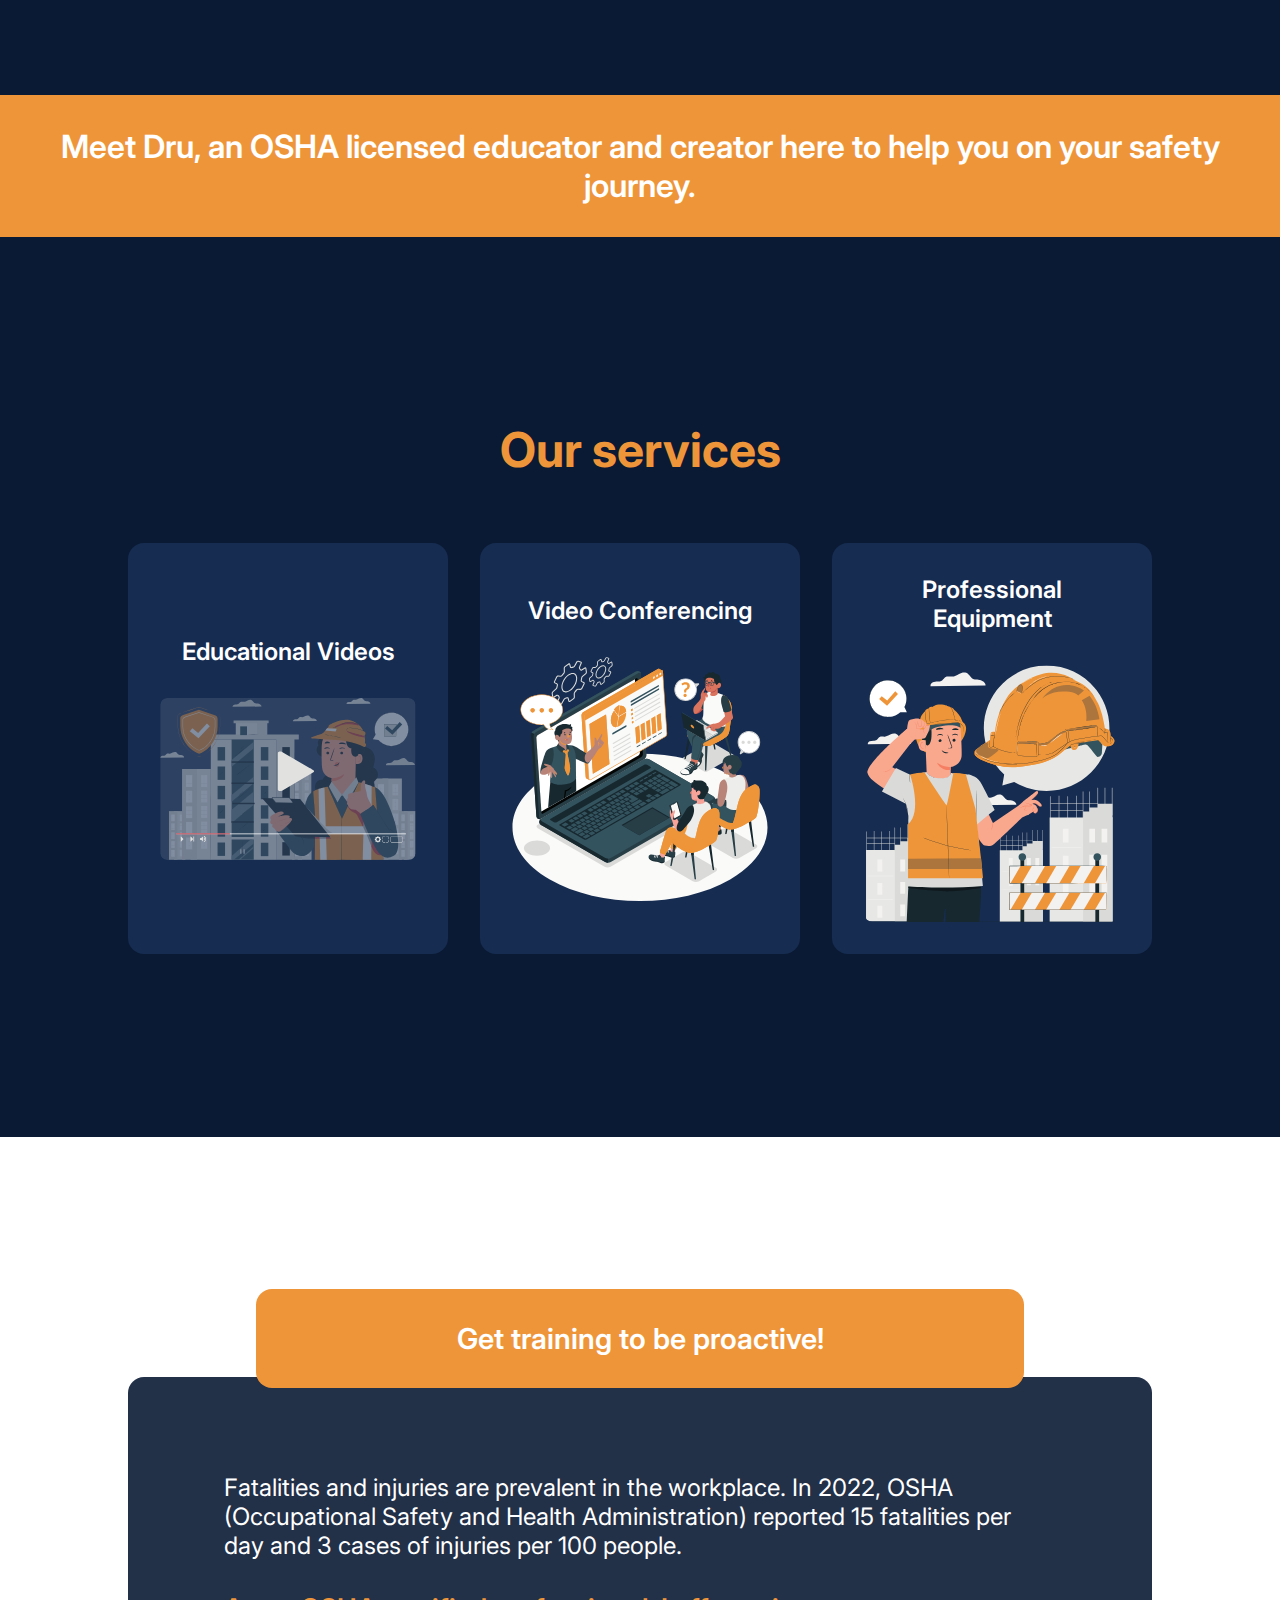
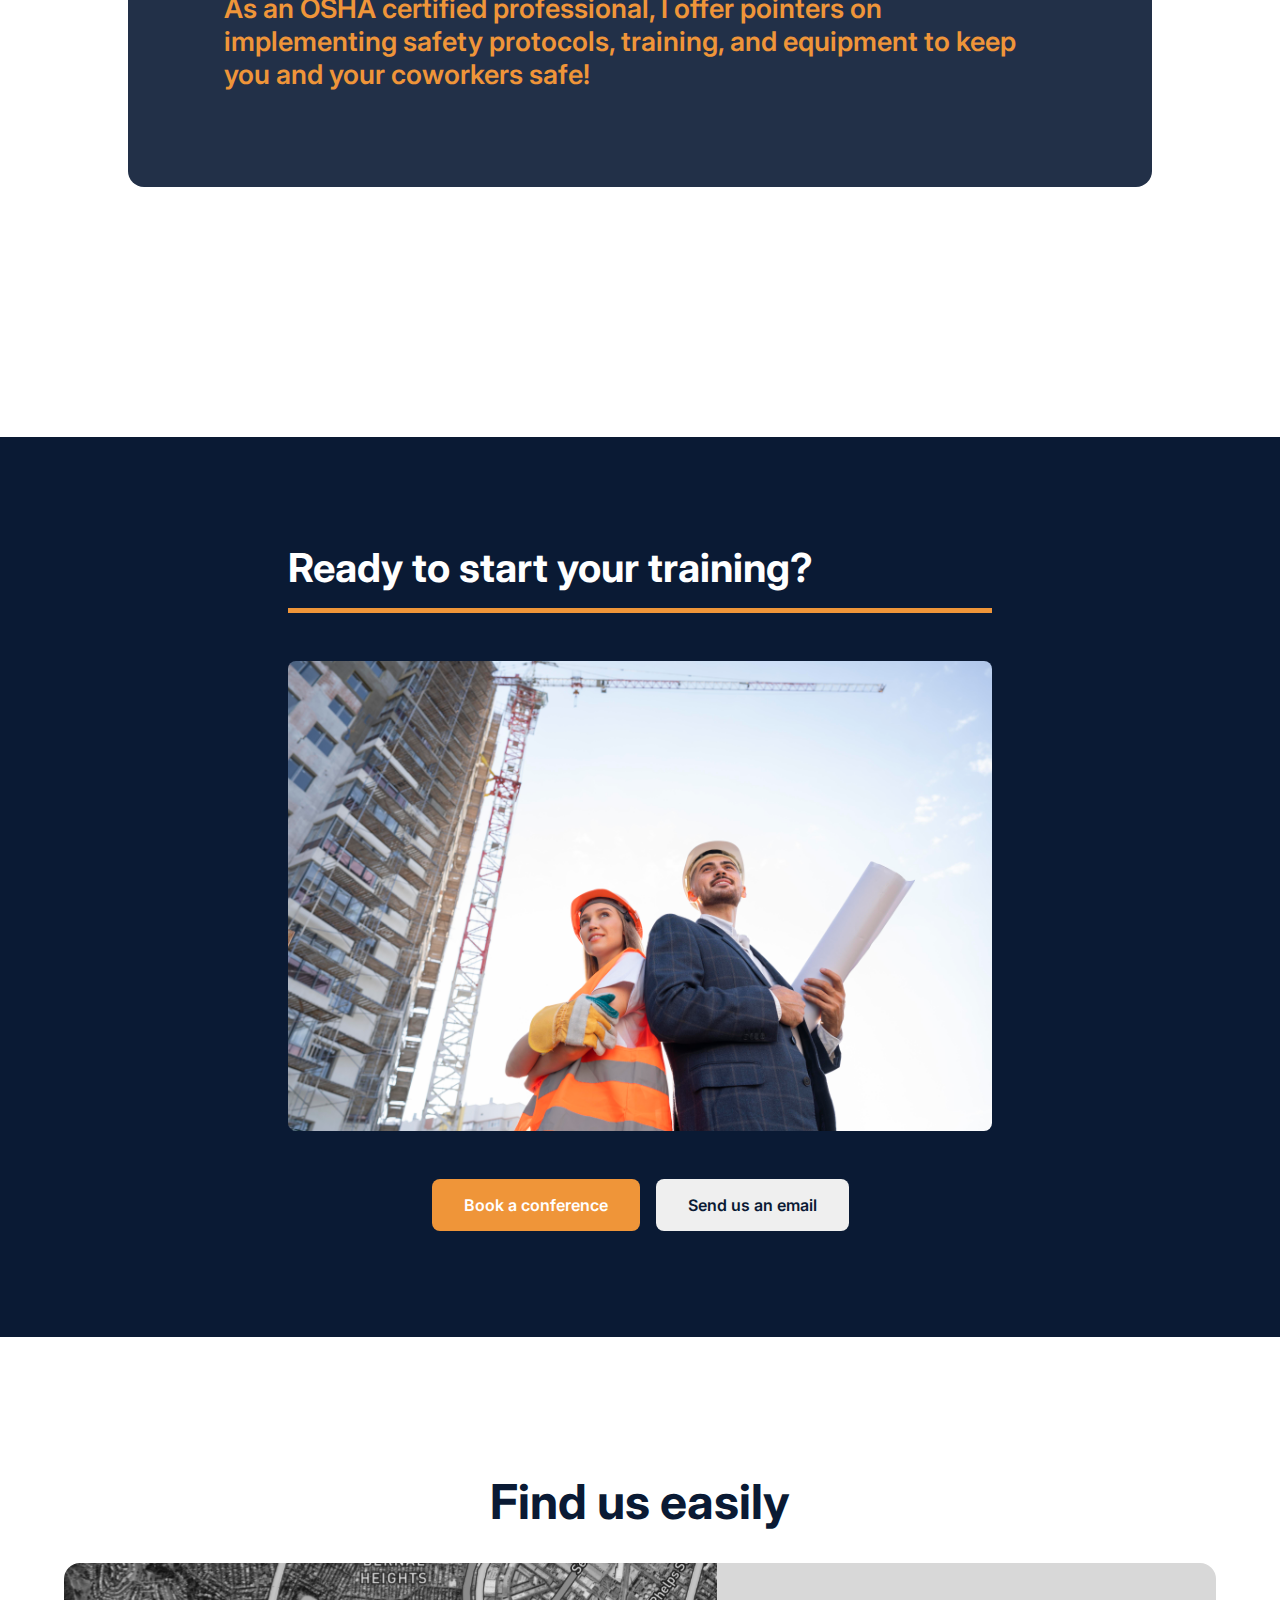
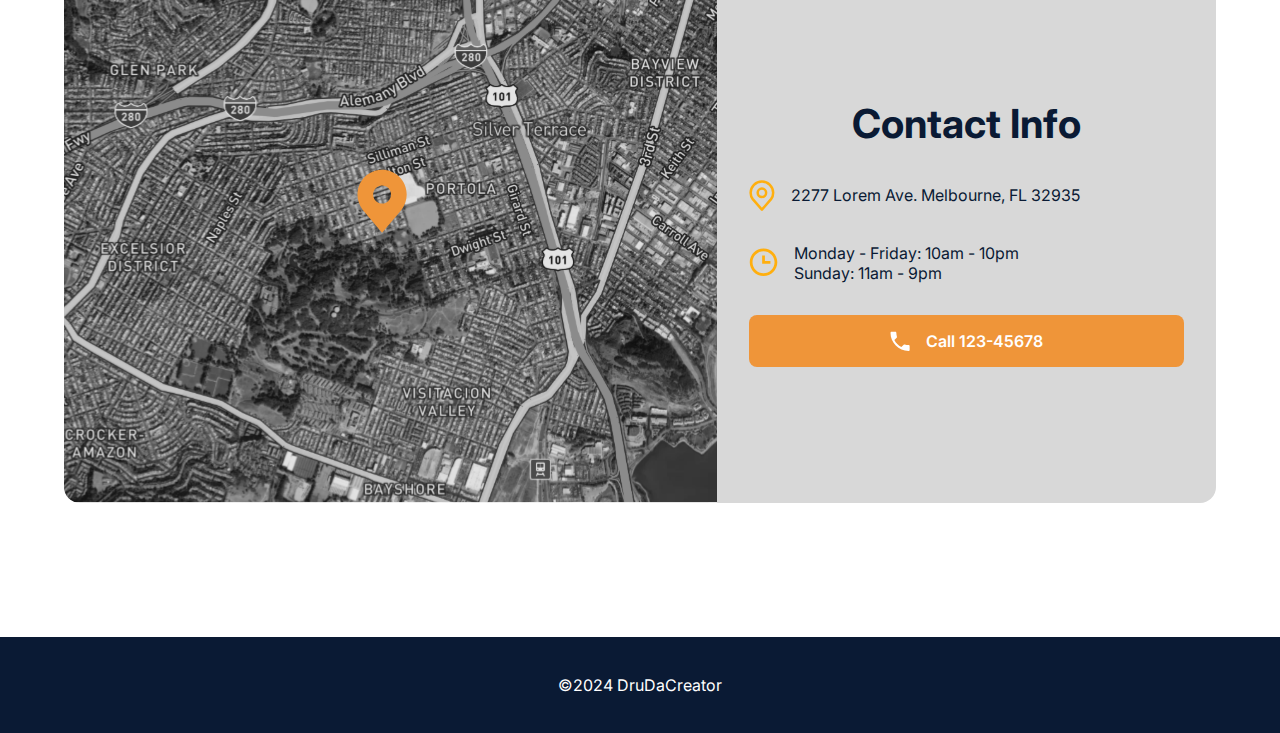
==== commit 5a6333b0: "update" ====
--- a/index.html
+++ b/index.html
@@ -15,20 +15,43 @@
   <!--nav -->
   <nav>
     <div class="mobile-nav">
-      <!-- <img id="open-icon" src="./assets/Icons/menu-icon.svg" alt="menu-icon" onclick="openNav()"> -->
+      <div class="overlay" onclick="toggleNav()"></div>
       <svg id="open-icon" onclick="toggleNav()" onmouseenter="changeColor()" onmouseleave="revertColor()" xmlns="http://www.w3.org/2000/svg" viewBox="0 -960 960 960" fill="black"><path id="menu-icon-path" d="M120-240v-80h720v80H120Zm0-200v-80h720v80H120Zm0-200v-80h720v80H120Z"/></svg>
       <img class="nav-logo" src="./assets/Icons/Logo.svg" alt="">
       <ul class="sidebar">
-        <li class="nav-item"><a href="">SHOP</a><img src="./assets/Icons/cart-icon.svg" alt="cart icon" width="30px" height="30px"></li>
-        <li class="nav-item"><a href="">BLOG</a><img src="./assets/Icons/blog-icon.svg" alt="blog icon" width="30px" height="30px"></li>
-        <li class="nav-item"><a href="">BOOKINGS</a><img src="./assets/Icons/calendar-icon.svg" alt="calendar icon" width="30px" height="30px"></li>
+        <li class="nav-item">
+          <a href="./shop.html">
+            <p>SHOP</p>
+            <img src="./assets/Icons/cart-icon.svg" alt="cart icon" width="30px" height="30px">
+          </a>
+        </li>
+        <li class="nav-item">
+          <a href="./shop.html">
+            <p>BLOG</p>
+            <img src="./assets/Icons/blog-icon.svg" alt="blog icon" width="30px" height="30px">
+          </a>
+        </li>
+        <li class="nav-item">
+          <a href="./shop.html">
+            <p>BOOKINGS</p>
+            <img src="./assets/Icons/calendar-icon.svg" alt="calendar icon" width="30px" height="30px">
+          </a>
+        </li>
+        <li class="nav-item" id="social-icons-li">
+          <div class="social-icons">
+            <a href=""><img src="./assets/Icons/youtube-icon.svg" alt=""></a>
+            <a href=""><img src="./assets/Icons/facebook-icon.svg" alt=""></a>
+            <a href=""><img src="./assets/Icons/instagram-icon.svg" alt=""></a>
+            <a href=""><img src="./assets/Icons/linked-icon.svg" alt=""></a>
+          </div>
+        </li>
       </ul>
     </div>
 
     <div class="desktop-nav">
       <img class="nav-logo" src="./assets/Icons/Logo.svg" alt="">
       <ul class="nav-items">
-        <li class="nav-item"><a href="">SHOP</a></li>
+        <li class="nav-item"><a href="./shop.html">SHOP</a></li>
         <li class="nav-item"><a href="">BLOG</a></li>
         <li class="nav-item"><a href="">BOOKINGS</a></li>
       </ul>
@@ -68,16 +91,16 @@
       <h1>Our services</h1>
       <div class="cards">
         <div class="card">
+          <p>Educational Videos</p>
           <img src="./assets/video-thumbail.svg" alt="video thumbnail">
-          <p>Educational Videos</p>
         </div>
         <div class="card">
+          <p>Video Conferencing</p>
           <img src="./assets/video-conference.svg" alt="video conference">
-          <p>Video Conferencing</p>
         </div>
         <div class="card">
+          <p>Professional Equipment</p>
           <img src="./assets/construction-equipment.svg" alt="">
-          <p>Professional Equipment</p>
         </div>
       </div>
     </div>
--- a/styles/main.css
+++ b/styles/main.css
@@ -31,6 +31,10 @@
   /* border: 5px solid black; */
 }
 
+body.no-scroll {
+  overflow: hidden;
+}
+
 /* for backgrounds*/
 /* background: [background-color] [background-image] [background-position] [background-size] [background-repeat] [background-origin] [background-clip] [background-attachment];
 */
@@ -46,10 +50,11 @@
   z-index: 500;
   position: fixed;
   top: 0;
-  padding: 3rem;
+  padding: 2rem;
   background-color: rgb(255, 255, 255);
   backdrop-filter: blur(5px);
   -webkit-backdrop-filter: blur(5px);
+  box-shadow: 0 0.5px 0 0 rgba(0, 0, 0, 0.5);
 }
 
 nav .mobile-nav {
@@ -57,6 +62,7 @@
   align-items: center;
   justify-content: center;
   width: 100%;
+  z-index: 1100;
 }
 
 .mobile-nav .nav-logo {
@@ -72,30 +78,40 @@
   cursor: pointer;
 }
 
+.mobile-nav .overlay {
+  display: none;
+  position: fixed;
+  top: 5rem;
+  left: 0;
+  width: 100vw;
+  height: 100vh;
+  background: rgba(0, 0, 0, 0.5);
+  z-index: 999;
+}
+
 .mobile-nav .sidebar {
   background-color: rgb(255, 255, 255);
   position: absolute;
-  top: 6rem;
+  top: 5rem;
   left: 0;
   height: 100vh;
-  width: 20rem;
+  width: 100%;
   z-index: 1000;
   display: none;
   flex-direction: column;
   list-style: none;
+  overflow-y: auto;
 }
 
 .sidebar .nav-item {
   width: 100%;
-  cursor: pointer;
-  padding: 2rem 3rem 2rem 3rem;
-  display: flex;
-  align-items: center;
-  justify-content: flex-start;
-  gap: 1rem;
-}
-
-.sidebar .nav-item:hover {
+  display: flex;
+  align-items: center;
+  /* justify-content: space-between; */
+  padding-left: 2rem;
+}
+
+.sidebar .nav-item:not(.sidebar > :last-child):hover {
   background-color: rgba(56, 53, 53, 0.2);
 }
 
@@ -103,10 +119,29 @@
   background-color: none;
 }
 
+.sidebar #social-icons-li {
+  margin-top: 2rem;
+  background-color: rgba(56, 53, 53, 0.2);
+  /* padding: 1rem 2rem 1rem 2rem; */
+  width: 100%;
+
+}
+
+#social-icons-li .social-icons a{
+  padding: 0;
+  padding: 1rem;
+}
+
 .nav-item a {
-  font-size: var(--fs-sm);
+  font-size: var(--fs-reg);
   font-weight: 700;
   text-decoration: none;
+  display: flex;
+  align-items: center;
+  width: 100%;
+  padding: 1rem;
+  gap: 1rem;
+  cursor: pointer;
 }
 
 nav .desktop-nav {
@@ -152,7 +187,7 @@
   flex-direction: column;
   align-items: center;
   justify-content: center;
-  padding-top: 2rem;
+  padding-top: 5rem;
 }
 
 .home .home-content {
@@ -287,7 +322,7 @@
   display: flex;
   flex-direction: column;
   align-items: center;
-  justify-content: flex-end;
+  justify-content: center;
   background-color:var(--light-blue);
   gap: 2rem;
   height: 100%;
@@ -387,7 +422,7 @@
   flex-direction: column;
   align-items: center;
   gap: 3rem;
-  width: 70%;
+  width: 100%;
   padding: 2rem;
 }
 
@@ -464,7 +499,7 @@
 .contact-content .location-card {
   display: flex;
   flex-direction: column;
-  width: 80vw;
+  width: 90vw;
   height: 90vh;
   border-radius: 1rem;
   overflow: hidden;
@@ -554,12 +589,27 @@
 
 /*#region media queries*/
 @media (min-width: 650px) {
-
+  /*nav*/
+  .mobile-nav .sidebar {
+    width: 50vw;
+  }
+
+  /*about*/
   .about .video-container {
     width: 30rem;
     height: 20rem;
     border-radius: 1rem;
     overflow: hidden;
+  }
+
+  /*cta*/
+  .cta .cta-content {
+    width: 70%;
+  }
+
+  /*contact*/
+  .contact-content .location-card {
+    width: 70vw;
   }
 }
 
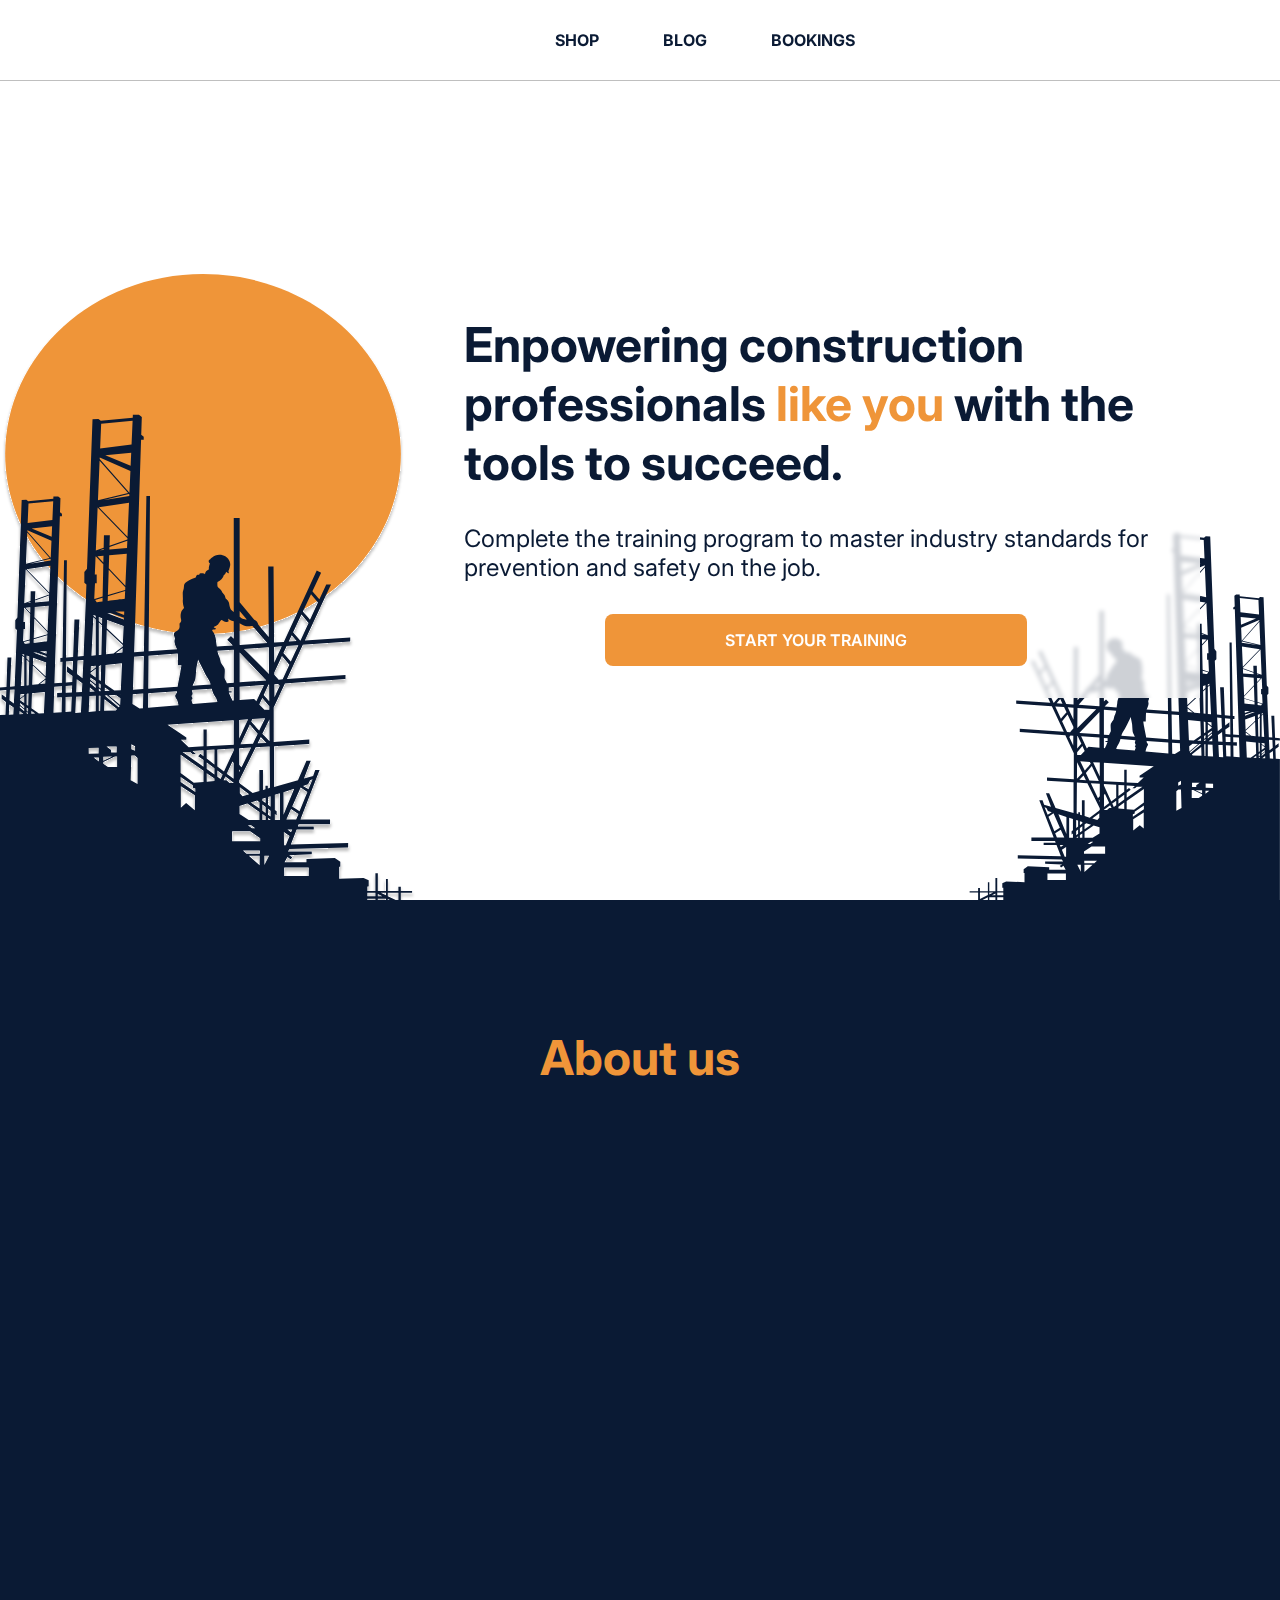
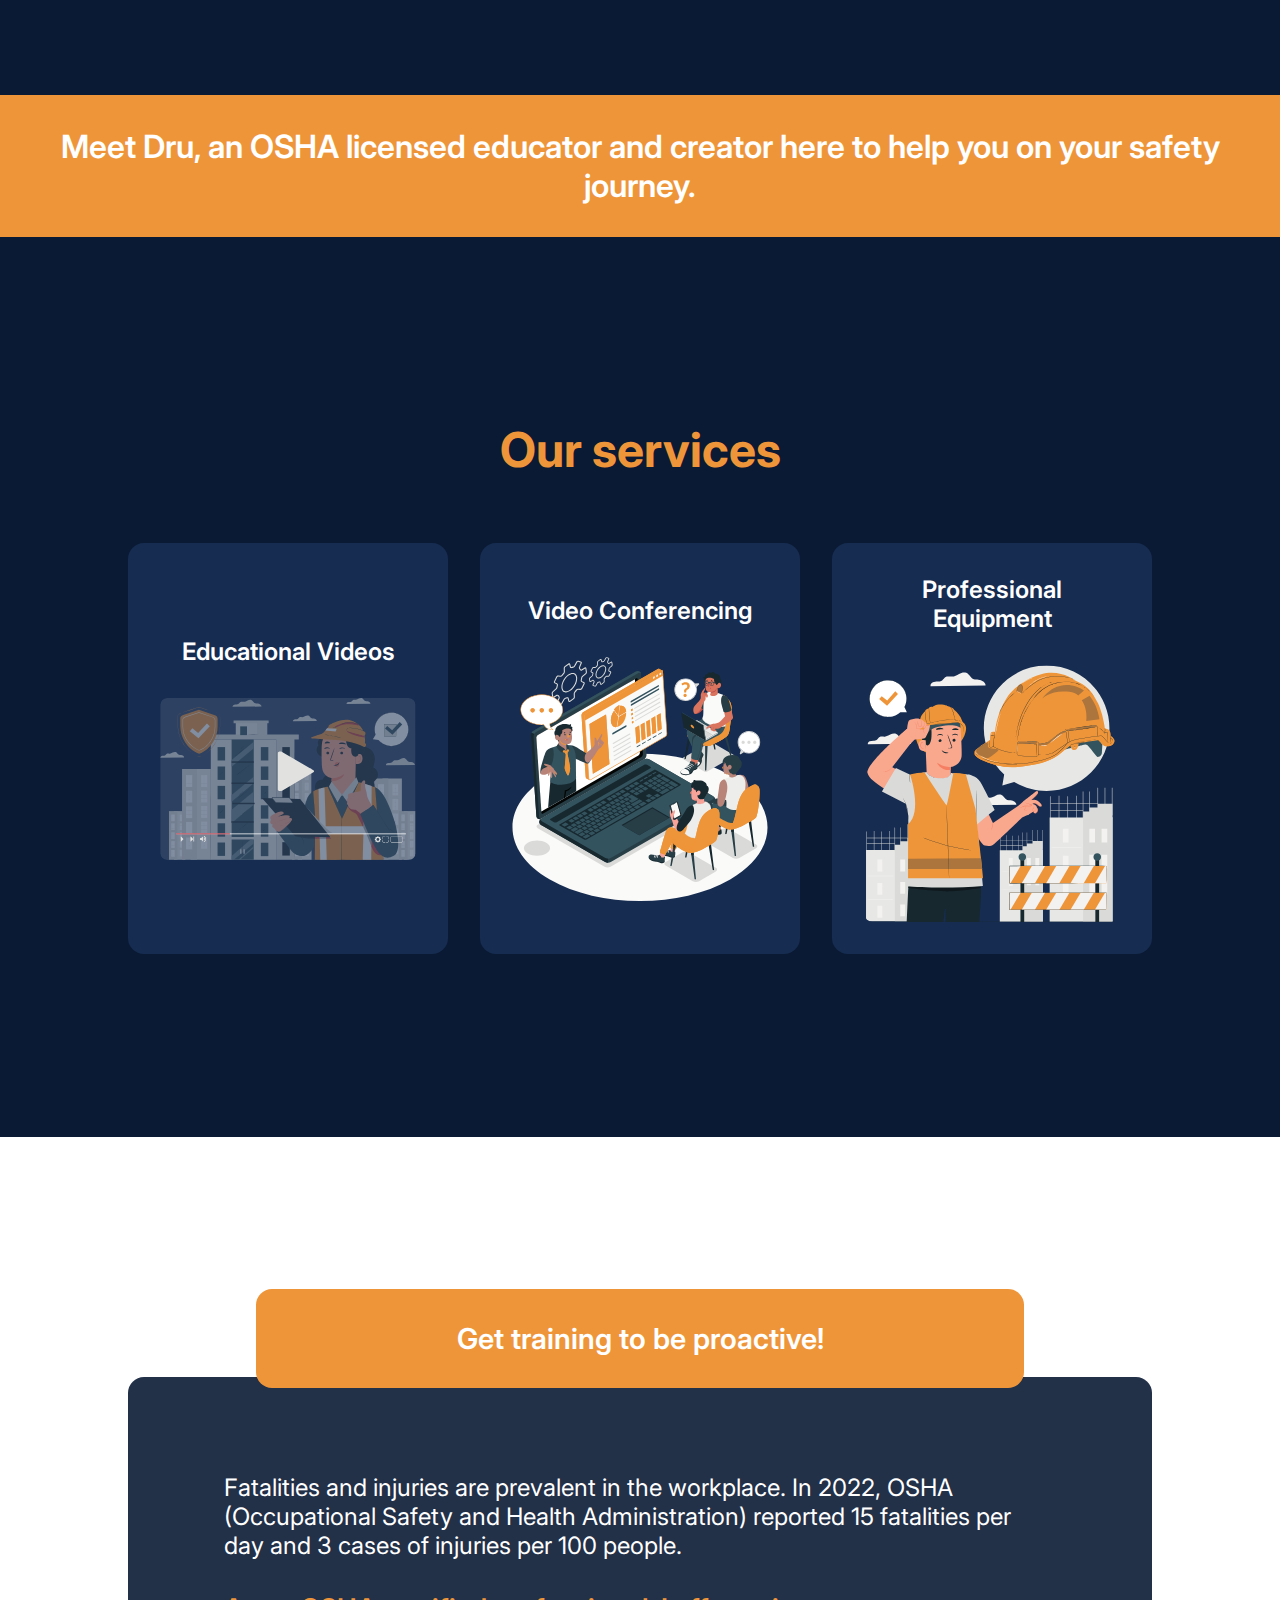
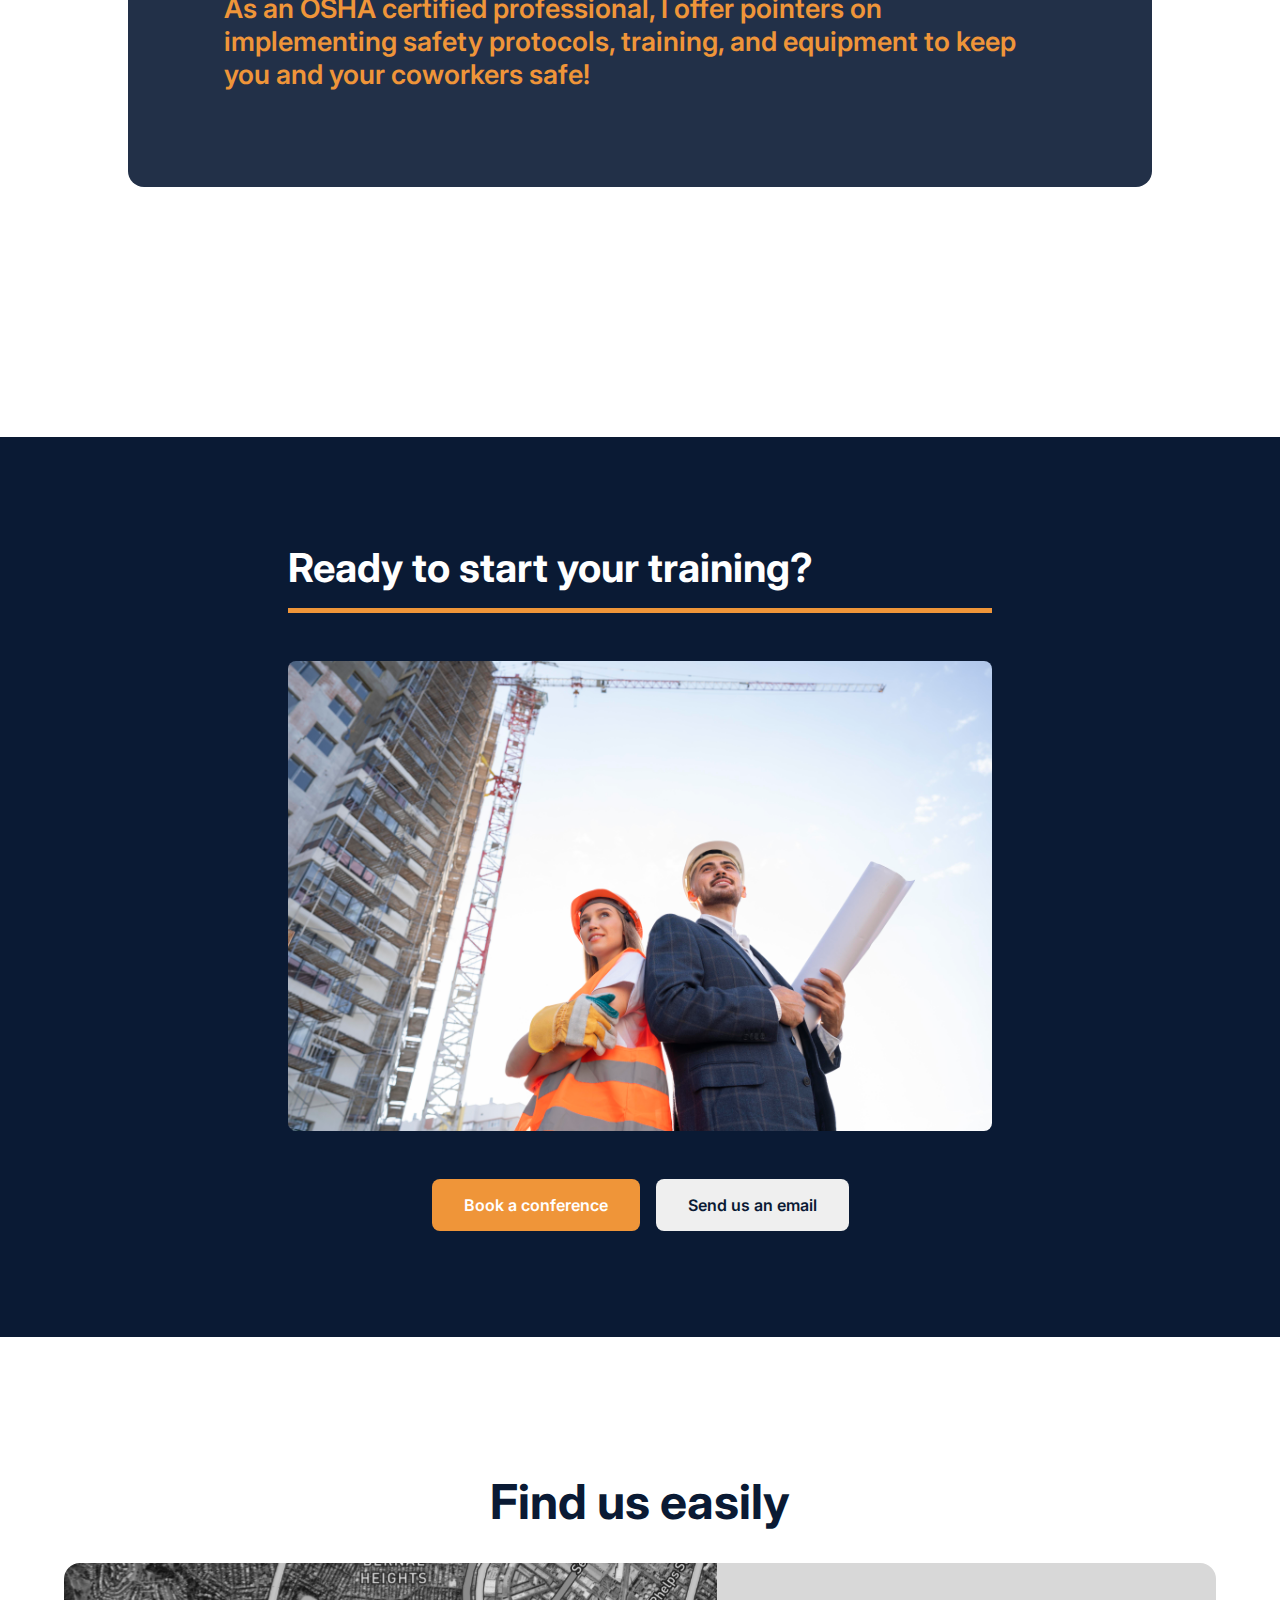
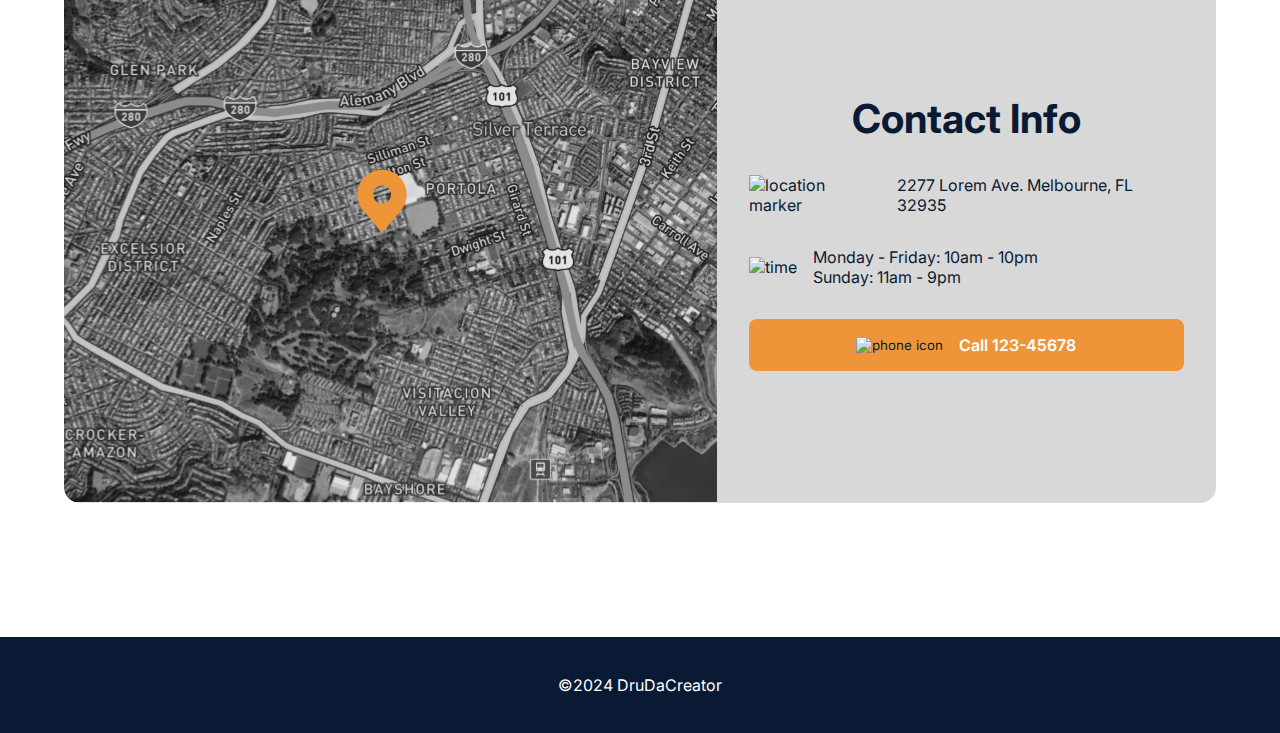
==== commit 9bf4cb5b: "update" ====
--- a/index.html
+++ b/index.html
@@ -7,7 +7,8 @@
 
   <link rel="stylesheet" href="./styles/main.css">
   <link rel="preconnect" href="https://fonts.googleapis.com">
-  <link rel="preconnect" href="https://fonts.gstatic.com" crossorigin>
+  <link rel="
+   reconnect" href="https://fonts.gstatic.com" crossorigin>
   <link href="https://fonts.googleapis.com/css2?family=Inter:wght@100..900&display=swap" rel="stylesheet">
 </head>
 <body>
@@ -17,49 +18,49 @@
     <div class="mobile-nav">
       <div class="overlay" onclick="toggleNav()"></div>
       <svg id="open-icon" onclick="toggleNav()" onmouseenter="changeColor()" onmouseleave="revertColor()" xmlns="http://www.w3.org/2000/svg" viewBox="0 -960 960 960" fill="black"><path id="menu-icon-path" d="M120-240v-80h720v80H120Zm0-200v-80h720v80H120Zm0-200v-80h720v80H120Z"/></svg>
-      <img class="nav-logo" src="./assets/Icons/Logo.svg" alt="">
+      <img class="nav-logo" src="./assets/icons/Logo.svg" alt="">
       <ul class="sidebar">
         <li class="nav-item">
           <a href="./shop.html">
             <p>SHOP</p>
-            <img src="./assets/Icons/cart-icon.svg" alt="cart icon" width="30px" height="30px">
+            <img src="./assets/icons/cart-icon.svg" alt="cart icon" width="30px" height="30px">
           </a>
         </li>
         <li class="nav-item">
           <a href="./shop.html">
             <p>BLOG</p>
-            <img src="./assets/Icons/blog-icon.svg" alt="blog icon" width="30px" height="30px">
+            <img src="./assets/icons/blog-icon.svg" alt="blog icon" width="30px" height="30px">
           </a>
         </li>
         <li class="nav-item">
           <a href="./shop.html">
             <p>BOOKINGS</p>
-            <img src="./assets/Icons/calendar-icon.svg" alt="calendar icon" width="30px" height="30px">
+            <img src="./assets/icons/calendar-icon.svg" alt="calendar icon" width="30px" height="30px">
           </a>
         </li>
         <li class="nav-item" id="social-icons-li">
           <div class="social-icons">
-            <a href=""><img src="./assets/Icons/youtube-icon.svg" alt=""></a>
-            <a href=""><img src="./assets/Icons/facebook-icon.svg" alt=""></a>
-            <a href=""><img src="./assets/Icons/instagram-icon.svg" alt=""></a>
-            <a href=""><img src="./assets/Icons/linked-icon.svg" alt=""></a>
+            <a href=""><img src="./assets/icons/youtube-icon.svg" alt=""></a>
+            <a href=""><img src="./assets/icons/facebook-icon.svg" alt=""></a>
+            <a href=""><img src="./assets/icons/instagram-icon.svg" alt=""></a>
+            <a href=""><img src="./assets/icons/linked-icon.svg" alt=""></a>
           </div>
         </li>
       </ul>
     </div>
 
     <div class="desktop-nav">
-      <img class="nav-logo" src="./assets/Icons/Logo.svg" alt="">
+      <img class="nav-logo" src="./assets/icons/Logo.svg" alt="">
       <ul class="nav-items">
         <li class="nav-item"><a href="./shop.html">SHOP</a></li>
         <li class="nav-item"><a href="">BLOG</a></li>
         <li class="nav-item"><a href="">BOOKINGS</a></li>
       </ul>
       <div class="social-icons">
-        <a href=""><img src="./assets/Icons/youtube-icon.svg" alt=""></a>
-        <a href=""><img src="./assets/Icons/facebook-icon.svg" alt=""></a>
-        <a href=""><img src="./assets/Icons/instagram-icon.svg" alt=""></a>
-        <a href=""><img src="./assets/Icons/linked-icon.svg" alt=""></a>
+        <a href=""><img src="./assets/icons/youtube-icon.svg" alt=""></a>
+        <a href=""><img src="./assets/icons/facebook-icon.svg" alt=""></a>
+        <a href=""><img src="./assets/icons/instagram-icon.svg" alt=""></a>
+        <a href=""><img src="./assets/icons/linked-icon.svg" alt=""></a>
       </div>
     </div>
   </nav>
@@ -139,18 +140,18 @@
         <div class="contact-container">
           <h2>Contact Info</h2>
           <div class="first-line">
-            <img src="./assets/Icons/location-marker-icon.svg" alt="location marker">
+            <img src="./assets/icons/location-marker-icon.svg" alt="location marker">
             <p>2277 Lorem Ave. Melbourne, FL 32935</p>
           </div>
           <div class="second-line">
-            <img src="./assets/Icons/clock-icon.svg" alt="time">
+            <img src="./assets/icons/clock-icon.svg" alt="time">
             <div class="times-wrapper">
               <p>Monday - Friday: 10am - 10pm</p>
               <p>Sunday: 11am - 9pm</p>
             </div>
           </div>
           <button class="call-button">
-            <img src="./assets/Icons/phone-icon.svg" alt="phone icon">
+            <img src="./assets/icons/phone-icon.svg" alt="phone icon">
             <p>Call 123-45678</p>
           </button>
         </div>
--- a/styles/main.css
+++ b/styles/main.css
@@ -28,6 +28,7 @@
 
 section {
   min-height: 100vh;
+  overflow-x: hidden;
   /* border: 5px solid black; */
 }
 
@@ -107,8 +108,8 @@
   width: 100%;
   display: flex;
   align-items: center;
-  /* justify-content: space-between; */
-  padding-left: 2rem;
+  justify-content: center;
+  /* padding-left: 2rem; */
 }
 
 .sidebar .nav-item:not(.sidebar > :last-child):hover {
@@ -122,7 +123,6 @@
 .sidebar #social-icons-li {
   margin-top: 2rem;
   background-color: rgba(56, 53, 53, 0.2);
-  /* padding: 1rem 2rem 1rem 2rem; */
   width: 100%;
 
 }
@@ -138,6 +138,7 @@
   text-decoration: none;
   display: flex;
   align-items: center;
+  justify-content: center;
   width: 100%;
   padding: 1rem;
   gap: 1rem;
@@ -588,7 +589,7 @@
 /*#endregion footer styles*/
 
 /*#region media queries*/
-@media (min-width: 650px) {
+@media (min-width: 40.625rem) {
   /*nav*/
   .mobile-nav .sidebar {
     width: 50vw;
@@ -613,7 +614,7 @@
   }
 }
 
-@media (min-width: 800px) {
+@media (min-width: 50rem) {
   /*root*/
   :root {
     /*font-sizes*/
@@ -630,6 +631,10 @@
     display: none;
   }
 
+  body.no-scroll {
+    overflow: auto;
+  }
+
   nav .desktop-nav {
     display: flex;
   }
@@ -706,7 +711,7 @@
 
 }
 
-@media (min-width: 1000px) {
+@media (min-width: 62.5rem) {
   .about .video-container {
     width: 50rem;
     height: 30rem;
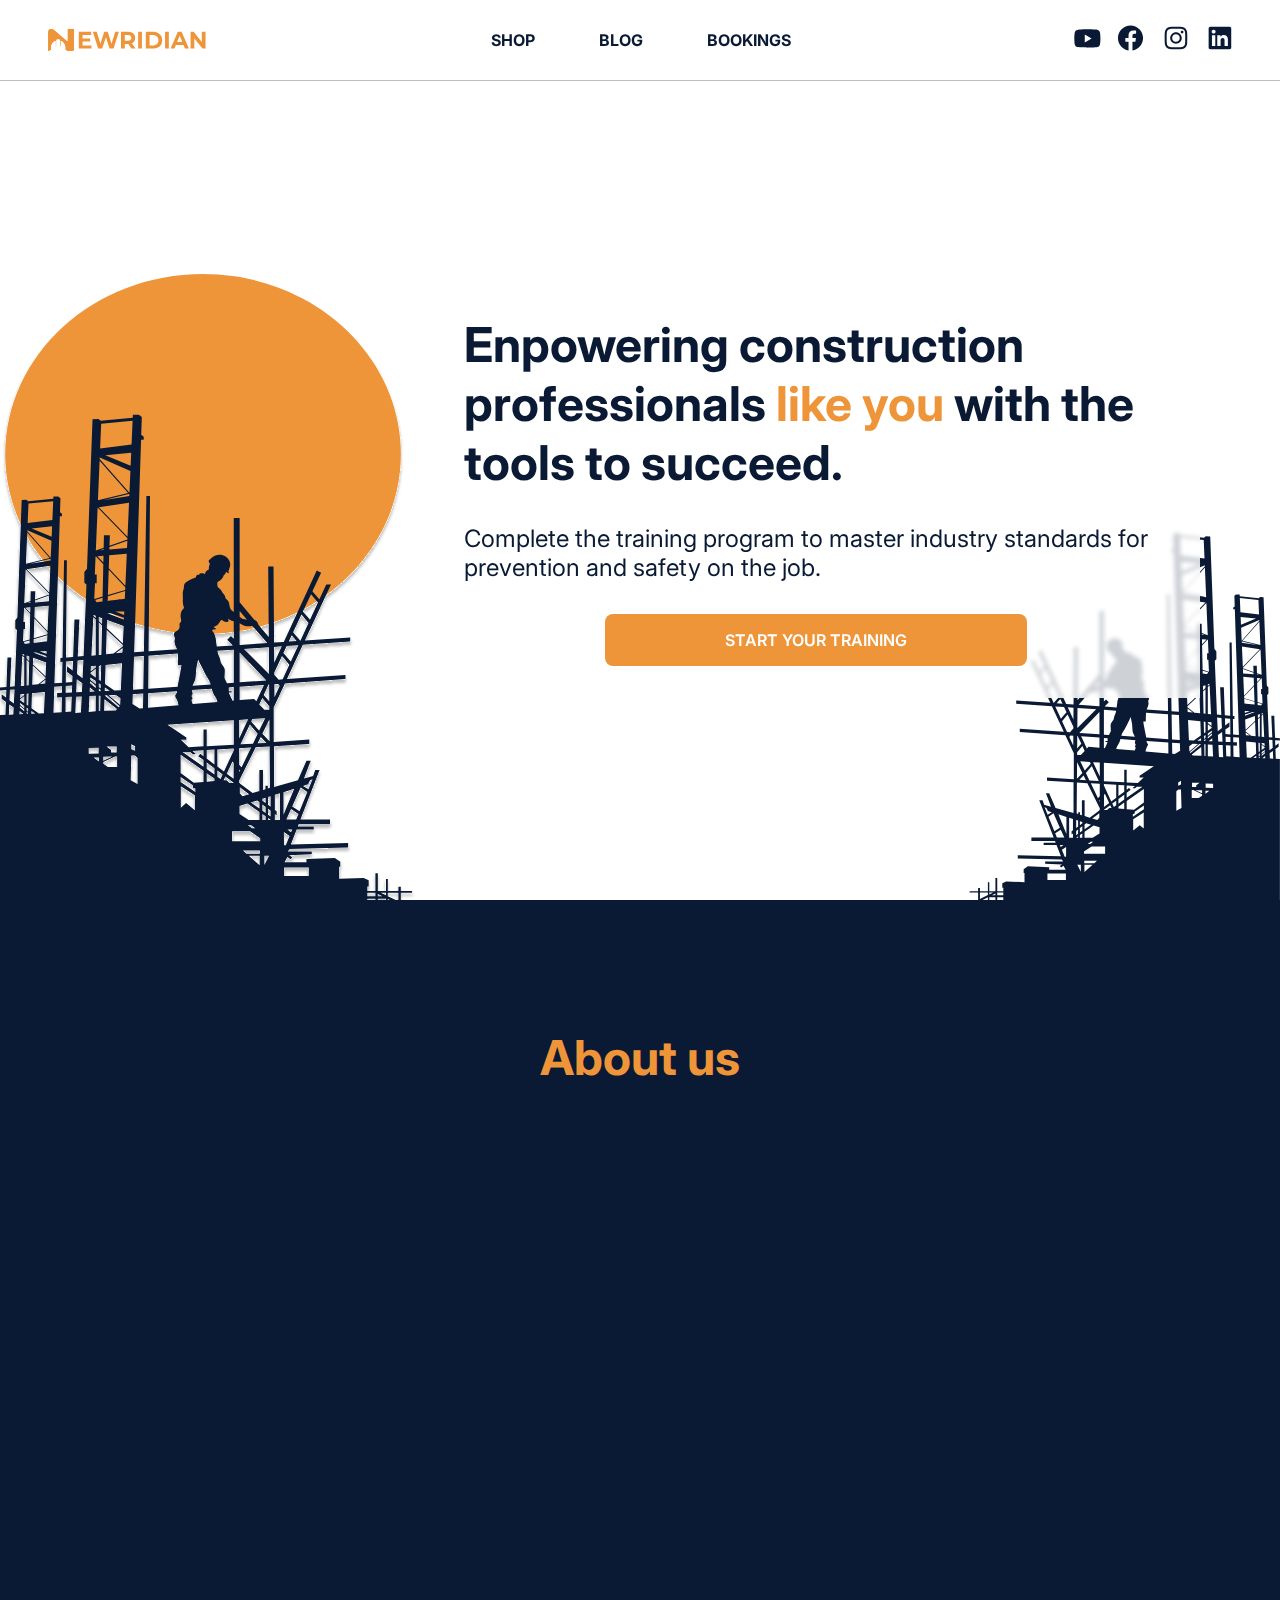
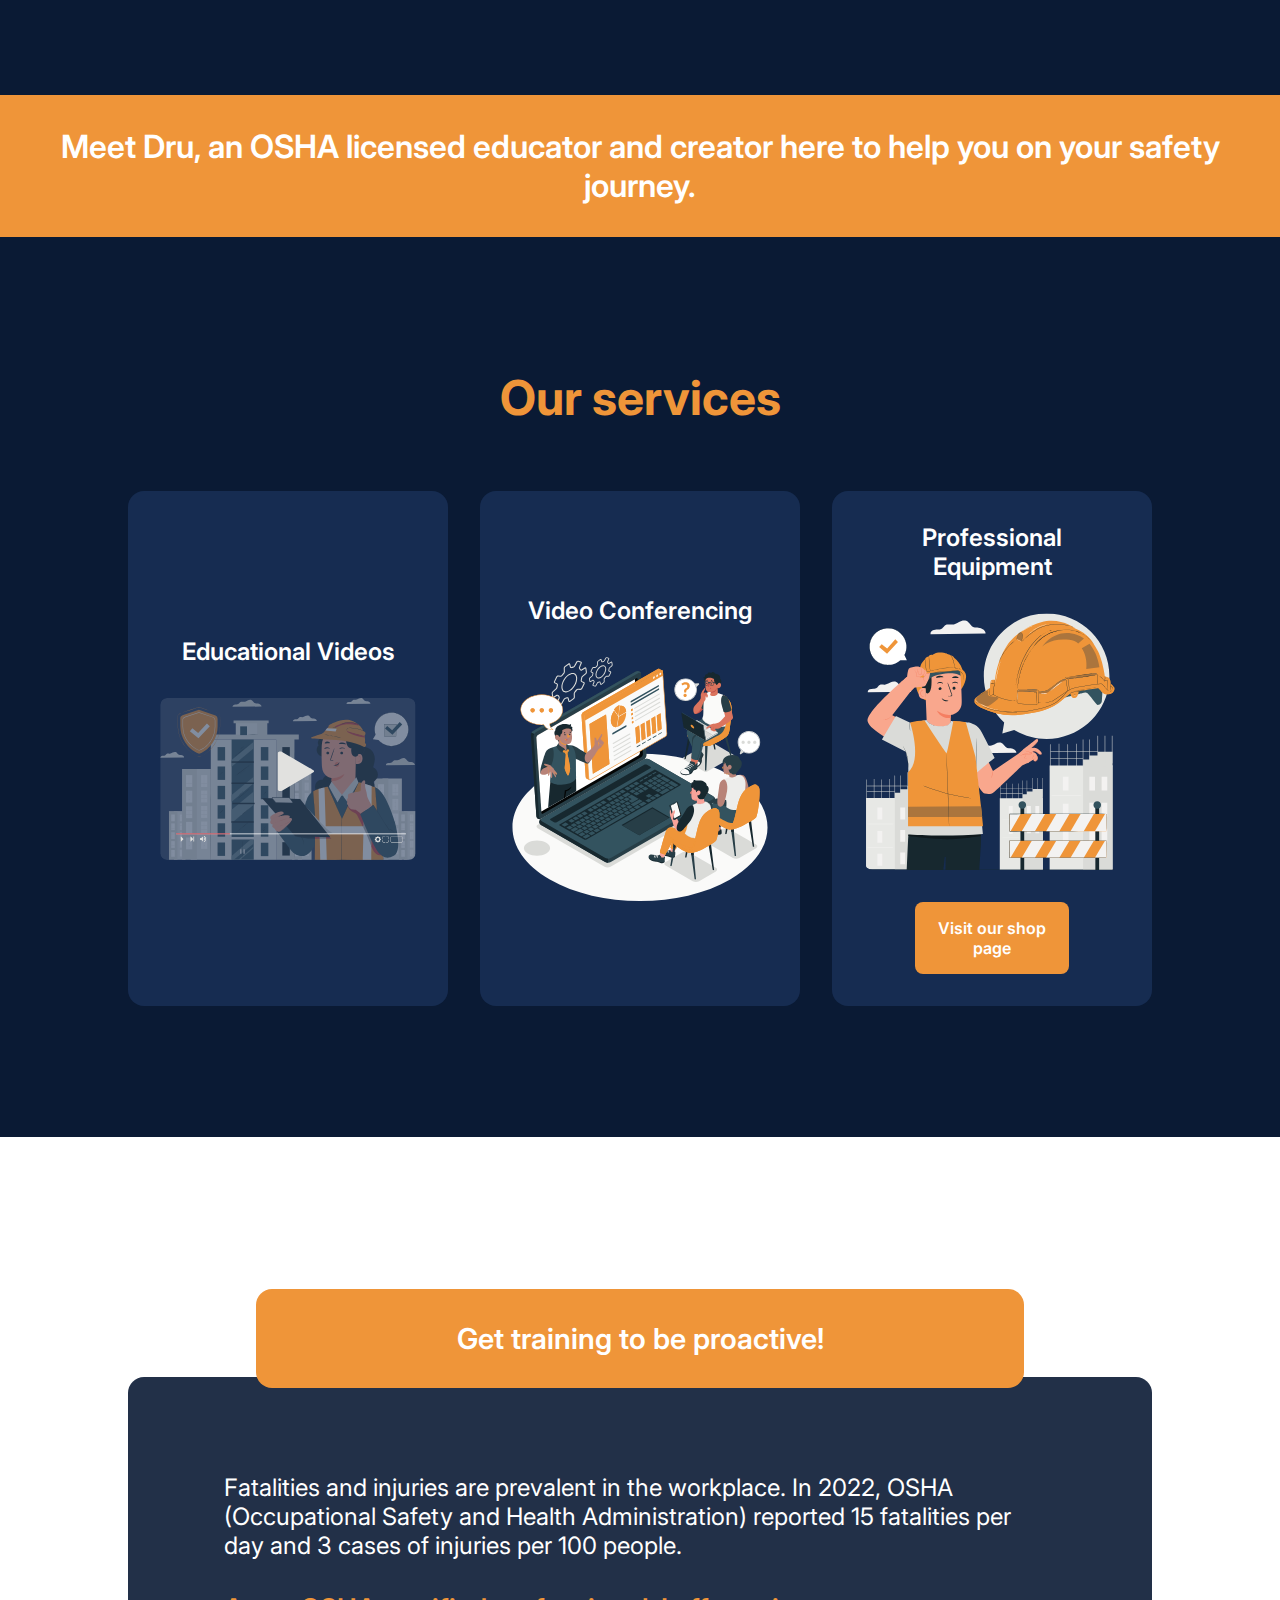
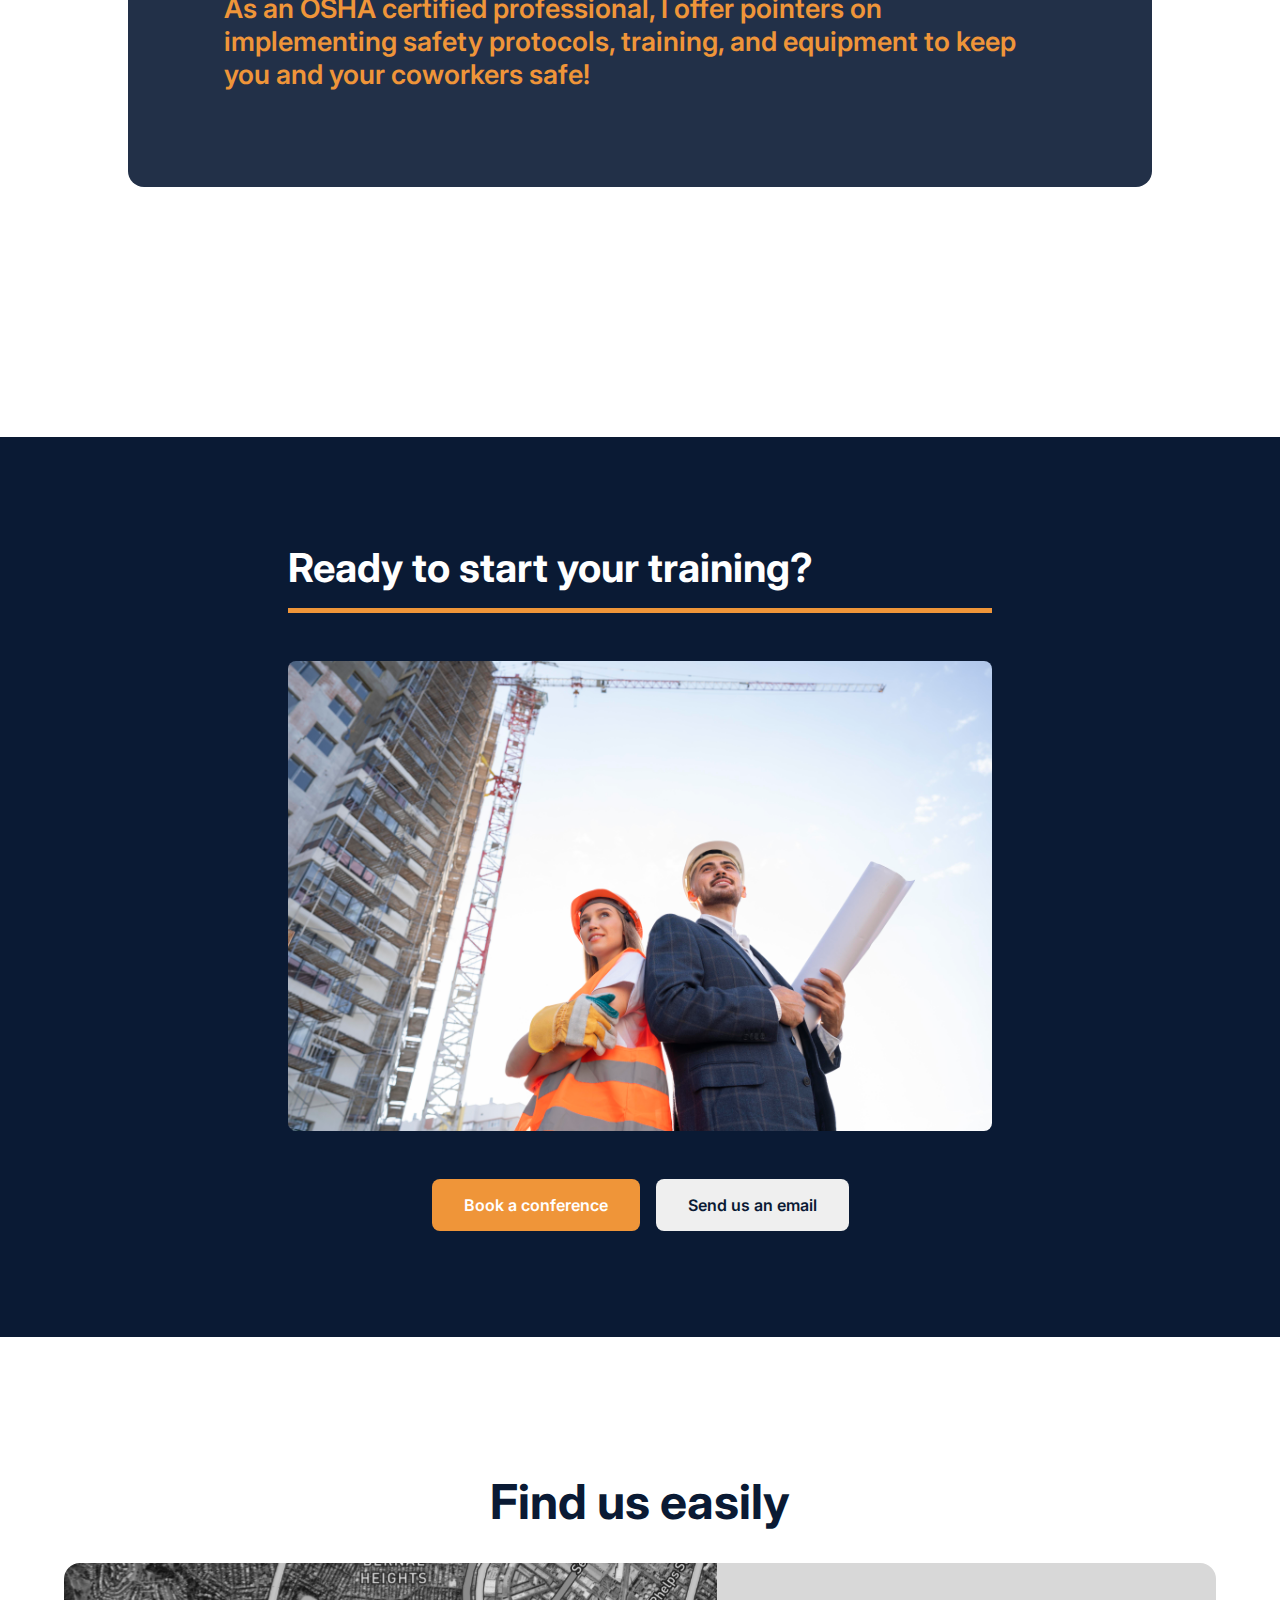
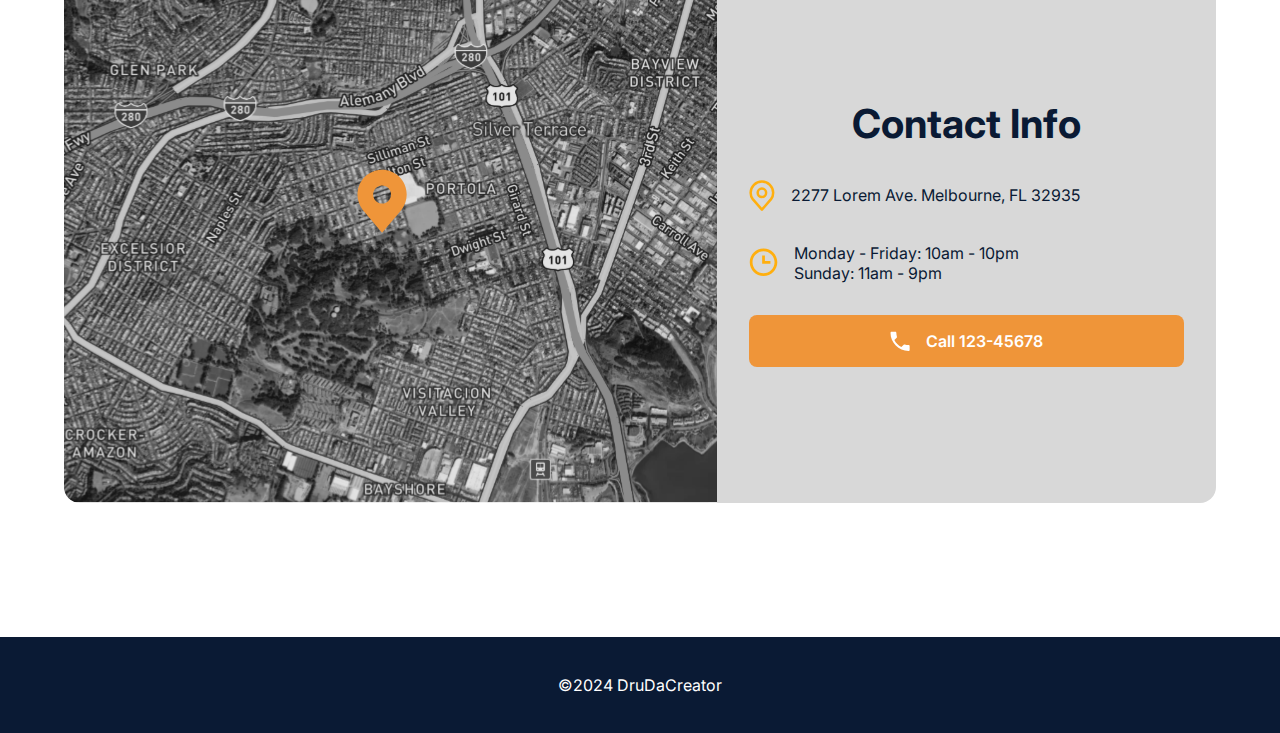
==== commit 2ff884f2: "update" ====
--- a/index.html
+++ b/index.html
@@ -1,169 +1,240 @@
 <!DOCTYPE html>
 <html lang="en">
-<head>
-  <meta charset="UTF-8">
-  <meta name="viewport" content="width=device-width, initial-scale=1.0">
-  <title>Newridian</title>
-
-  <link rel="stylesheet" href="./styles/main.css">
-  <link rel="preconnect" href="https://fonts.googleapis.com">
-  <link rel="
-   reconnect" href="https://fonts.gstatic.com" crossorigin>
-  <link href="https://fonts.googleapis.com/css2?family=Inter:wght@100..900&display=swap" rel="stylesheet">
-</head>
-<body>
-  
-  <!--nav -->
-  <nav>
-    <div class="mobile-nav">
-      <div class="overlay" onclick="toggleNav()"></div>
-      <svg id="open-icon" onclick="toggleNav()" onmouseenter="changeColor()" onmouseleave="revertColor()" xmlns="http://www.w3.org/2000/svg" viewBox="0 -960 960 960" fill="black"><path id="menu-icon-path" d="M120-240v-80h720v80H120Zm0-200v-80h720v80H120Zm0-200v-80h720v80H120Z"/></svg>
-      <img class="nav-logo" src="./assets/icons/Logo.svg" alt="">
-      <ul class="sidebar">
-        <li class="nav-item">
-          <a href="./shop.html">
-            <p>SHOP</p>
-            <img src="./assets/icons/cart-icon.svg" alt="cart icon" width="30px" height="30px">
-          </a>
-        </li>
-        <li class="nav-item">
-          <a href="./shop.html">
-            <p>BLOG</p>
-            <img src="./assets/icons/blog-icon.svg" alt="blog icon" width="30px" height="30px">
-          </a>
-        </li>
-        <li class="nav-item">
-          <a href="./shop.html">
-            <p>BOOKINGS</p>
-            <img src="./assets/icons/calendar-icon.svg" alt="calendar icon" width="30px" height="30px">
-          </a>
-        </li>
-        <li class="nav-item" id="social-icons-li">
-          <div class="social-icons">
-            <a href=""><img src="./assets/icons/youtube-icon.svg" alt=""></a>
-            <a href=""><img src="./assets/icons/facebook-icon.svg" alt=""></a>
-            <a href=""><img src="./assets/icons/instagram-icon.svg" alt=""></a>
-            <a href=""><img src="./assets/icons/linked-icon.svg" alt=""></a>
-          </div>
-        </li>
-      </ul>
-    </div>
-
-    <div class="desktop-nav">
-      <img class="nav-logo" src="./assets/icons/Logo.svg" alt="">
-      <ul class="nav-items">
-        <li class="nav-item"><a href="./shop.html">SHOP</a></li>
-        <li class="nav-item"><a href="">BLOG</a></li>
-        <li class="nav-item"><a href="">BOOKINGS</a></li>
-      </ul>
-      <div class="social-icons">
-        <a href=""><img src="./assets/icons/youtube-icon.svg" alt=""></a>
-        <a href=""><img src="./assets/icons/facebook-icon.svg" alt=""></a>
-        <a href=""><img src="./assets/icons/instagram-icon.svg" alt=""></a>
-        <a href=""><img src="./assets/icons/linked-icon.svg" alt=""></a>
-      </div>
-    </div>
-  </nav>
-
-  <!--home section -->
-  <section class="home">
-    <div class="home-content">
-      <h1>Enpowering construction professionals <span>like you</span> with the tools to succeed.</h1>
-      <p>Complete the training program to master industry standards for prevention and safety on the job.</p>
-      <button class="cta-button">START YOUR TRAINING</button>
-    </div>
-  </section>
-
-  <!--about section -->
-  <section class="about">
-    <div class="about-content">
-      <h1>About us</h1>
-      <div class="video-container">
-        <iframe class="yt-video" src="https://www.youtube.com/embed/jNQXAC9IVRw?si=BGKrW8kxA2HMiM0D" title="YouTube video player" frameborder="0" allow="accelerometer; autoplay; clipboard-write; encrypted-media; gyroscope; picture-in-picture; web-share" referrerpolicy="strict-origin-when-cross-origin" allowfullscreen>
-        </iframe>
-      </div>
-    </div>
-    <p>Meet Dru, an OSHA licensed educator and creator here to help you on your safety journey.</p>
-  </section>
-
-  <!--services section -->
-  <section class="services">
-    <div class="services-content">
-      <h1>Our services</h1>
-      <div class="cards">
-        <div class="card">
-          <p>Educational Videos</p>
-          <img src="./assets/video-thumbail.svg" alt="video thumbnail">
-        </div>
-        <div class="card">
-          <p>Video Conferencing</p>
-          <img src="./assets/video-conference.svg" alt="video conference">
-        </div>
-        <div class="card">
-          <p>Professional Equipment</p>
-          <img src="./assets/construction-equipment.svg" alt="">
-        </div>
-      </div>
-    </div>
-  </section>
-
-  <!--info section-->
-  <section class="info">
-    <div class="info-content">
-      <div class="text-box">
-        <p>Fatalities and injuries are prevalent in the workplace. In 2022, OSHA (Occupational Safety and Health Administration) reported 15 fatalities per day and 3 cases of injuries per 100 people.</p>
-        <p><span>As an OSHA certified professional, I offer pointers on implementing safety protocols, training, and equipment to keep you and your coworkers safe!</span></p>
-      </div>
-    </div>
-  </section>
-
-  <!--cta section-->
-  <section class="cta">
-    <div class="cta-content">
-      <h1>Ready to start your training?</h1>
-      <img src="./assets/building-construction-worker-site-with-architect.jpg" alt="confident construction workers">
-      <div class="buttons">
-        <button class="conference-button">Book a conference</button>
-        <button class="email-button">Send us an email</button>
-      </div>
-      
-    </div>
-    
-  </section>
-
-  <!--contact section-->
-  <section class="contact"> 
-    <div class="contact-content">
-      <h1>Find us easily</h1>
-      <div class="location-card">
-        <div class="map-container"></div>
-        <div class="contact-container">
-          <h2>Contact Info</h2>
-          <div class="first-line">
-            <img src="./assets/icons/location-marker-icon.svg" alt="location marker">
-            <p>2277 Lorem Ave. Melbourne, FL 32935</p>
-          </div>
-          <div class="second-line">
-            <img src="./assets/icons/clock-icon.svg" alt="time">
-            <div class="times-wrapper">
-              <p>Monday - Friday: 10am - 10pm</p>
-              <p>Sunday: 11am - 9pm</p>
+  <head>
+    <meta charset="UTF-8" />
+    <meta name="viewport" content="width=device-width, initial-scale=1.0" />
+    <title>Newridian</title>
+
+    <link rel="stylesheet" href="./styles/main.css" />
+    <link rel="preconnect" href="https://fonts.googleapis.com" />
+    <link
+      rel="
+   reconnect"
+      href="https://fonts.gstatic.com"
+      crossorigin
+    />
+    <link
+      href="https://fonts.googleapis.com/css2?family=Inter:wght@100..900&display=swap"
+      rel="stylesheet"
+    />
+  </head>
+  <body>
+    <!--nav -->
+    <nav>
+      <div class="mobile-nav">
+        <div class="overlay" onclick="toggleNav()"></div>
+        <svg
+          id="open-icon"
+          onclick="toggleNav()"
+          onmouseenter="changeColor()"
+          onmouseleave="revertColor()"
+          xmlns="http://www.w3.org/2000/svg"
+          viewBox="0 -960 960 960"
+          fill="black"
+        >
+          <path
+            id="menu-icon-path"
+            d="M120-240v-80h720v80H120Zm0-200v-80h720v80H120Zm0-200v-80h720v80H120Z"
+          />
+        </svg>
+        <img class="nav-logo" src="./assets/icons/Logo.svg" alt="" />
+        <ul class="sidebar">
+          <li class="nav-item">
+            <a href="./shop.html">
+              <p>SHOP</p>
+              <img
+                src="./assets/icons/cart-icon.svg"
+                alt="cart icon"
+                width="30px"
+                height="30px"
+              />
+            </a>
+          </li>
+          <li class="nav-item">
+            <a href="./shop.html">
+              <p>BLOG</p>
+              <img
+                src="./assets/icons/blog-icon.svg"
+                alt="blog icon"
+                width="30px"
+                height="30px"
+              />
+            </a>
+          </li>
+          <li class="nav-item">
+            <a href="./shop.html">
+              <p>BOOKINGS</p>
+              <img
+                src="./assets/icons/calendar-icon.svg"
+                alt="calendar icon"
+                width="30px"
+                height="30px"
+              />
+            </a>
+          </li>
+          <li class="nav-item" id="social-icons-li">
+            <div class="social-icons">
+              <a href=""
+                ><img src="./assets/icons/youtube-icon.svg" alt=""
+              /></a>
+              <a href=""
+                ><img src="./assets/icons/facebook-icon.svg" alt=""
+              /></a>
+              <a href=""
+                ><img src="./assets/icons/instagram-icon.svg" alt=""
+              /></a>
+              <a href=""><img src="./assets/icons/linked-icon.svg" alt="" /></a>
             </div>
-          </div>
-          <button class="call-button">
-            <img src="./assets/icons/phone-icon.svg" alt="phone icon">
-            <p>Call 123-45678</p>
-          </button>
-        </div>
-      </div>
-    </div>
-    
-  </section>
-
-  <!--footer section-->
-  <footer>
-    <p>©2024 DruDaCreator</p>
-  </footer>
-  <script src="./js/main.js"></script>
-</body>
+          </li>
+        </ul>
+      </div>
+
+      <div class="desktop-nav">
+        <img class="nav-logo" src="./assets/icons/Logo.svg" alt="" />
+        <ul class="nav-items">
+          <li class="nav-item"><a href="./shop.html">SHOP</a></li>
+          <li class="nav-item"><a href="">BLOG</a></li>
+          <li class="nav-item"><a href="">BOOKINGS</a></li>
+        </ul>
+        <div class="social-icons">
+          <a href=""><img src="./assets/icons/youtube-icon.svg" alt="" /></a>
+          <a href=""><img src="./assets/icons/facebook-icon.svg" alt="" /></a>
+          <a href=""><img src="./assets/icons/instagram-icon.svg" alt="" /></a>
+          <a href=""><img src="./assets/icons/linked-icon.svg" alt="" /></a>
+        </div>
+      </div>
+    </nav>
+
+    <!--home section -->
+    <section class="home">
+      <div class="home-content">
+        <h1>
+          Enpowering construction professionals <span>like you</span> with the
+          tools to succeed.
+        </h1>
+        <p>
+          Complete the training program to master industry standards for
+          prevention and safety on the job.
+        </p>
+        <button class="cta-button">START YOUR TRAINING</button>
+      </div>
+    </section>
+
+    <!--about section -->
+    <section class="about">
+      <div class="about-content">
+        <h1>About us</h1>
+        <div class="video-container">
+          <iframe
+            class="yt-video"
+            src="https://www.youtube.com/embed/jNQXAC9IVRw?si=BGKrW8kxA2HMiM0D"
+            title="YouTube video player"
+            frameborder="0"
+            allow="accelerometer; autoplay; clipboard-write; encrypted-media; gyroscope; picture-in-picture; web-share"
+            referrerpolicy="strict-origin-when-cross-origin"
+            allowfullscreen
+          >
+          </iframe>
+        </div>
+      </div>
+      <p>
+        Meet Dru, an OSHA licensed educator and creator here to help you on your
+        safety journey.
+      </p>
+    </section>
+
+    <!--services section -->
+    <section class="services">
+      <div class="services-content">
+        <h1>Our services</h1>
+        <div class="cards">
+          <div class="card">
+            <p>Educational Videos</p>
+            <img src="./assets/video-thumbail.svg" alt="video thumbnail" />
+          </div>
+          <div class="card">
+            <p>Video Conferencing</p>
+            <img src="./assets/video-conference.svg" alt="video conference" />
+          </div>
+          <div class="card" id="shop-card">
+            <p>Professional Equipment</p>
+            <img src="./assets/construction-equipment.svg" alt="" />
+            <a href="./shop.html">Visit our shop page</a>
+          </div>
+        </div>
+      </div>
+    </section>
+
+    <!--info section-->
+    <section class="info">
+      <div class="info-content">
+        <div class="text-box">
+          <p>
+            Fatalities and injuries are prevalent in the workplace. In 2022,
+            OSHA (Occupational Safety and Health Administration) reported 15
+            fatalities per day and 3 cases of injuries per 100 people.
+          </p>
+          <p>
+            <span
+              >As an OSHA certified professional, I offer pointers on
+              implementing safety protocols, training, and equipment to keep you
+              and your coworkers safe!</span
+            >
+          </p>
+        </div>
+      </div>
+    </section>
+
+    <!--cta section-->
+    <section class="cta">
+      <div class="cta-content">
+        <h1>Ready to start your training?</h1>
+        <img
+          src="./assets/building-construction-worker-site-with-architect.jpg"
+          alt="confident construction workers"
+        />
+        <div class="buttons">
+          <button class="conference-button">Book a conference</button>
+          <button class="email-button">Send us an email</button>
+        </div>
+      </div>
+    </section>
+
+    <!--contact section-->
+    <section class="contact">
+      <div class="contact-content">
+        <h1>Find us easily</h1>
+        <div class="location-card">
+          <div class="map-container"></div>
+          <div class="contact-container">
+            <h2>Contact Info</h2>
+            <div class="first-line">
+              <img
+                src="./assets/icons/location-marker-icon.svg"
+                alt="location marker"
+              />
+              <p>2277 Lorem Ave. Melbourne, FL 32935</p>
+            </div>
+            <div class="second-line">
+              <img src="./assets/icons/clock-icon.svg" alt="time" />
+              <div class="times-wrapper">
+                <p>Monday - Friday: 10am - 10pm</p>
+                <p>Sunday: 11am - 9pm</p>
+              </div>
+            </div>
+            <button class="call-button">
+              <img src="./assets/icons/phone-icon.svg" alt="phone icon" />
+              <p>Call 123-45678</p>
+            </button>
+          </div>
+        </div>
+      </div>
+    </section>
+
+    <!--footer section-->
+    <footer>
+      <p>©2024 DruDaCreator</p>
+    </footer>
+    <script src="./js/main.js"></script>
+  </body>
 </html>
--- a/styles/main.css
+++ b/styles/main.css
@@ -1,6 +1,4 @@
-
 /*#region default styles*/
-
 
 :root {
   /*font-sizes*/
@@ -15,10 +13,11 @@
   --orange-clr: rgb(239, 149, 57);
   --dark-blue: rgb(10, 26, 52);
   --light-blue: rgb(22, 44, 81);
-
-}
-
-*, *:before, *:after {
+}
+
+*,
+*:before,
+*:after {
   box-sizing: border-box;
   padding: 0;
   margin: 0;
@@ -67,7 +66,7 @@
 }
 
 .mobile-nav .nav-logo {
-  width: 35%;
+  width: 10rem;
 }
 
 .mobile-nav #open-icon {
@@ -124,10 +123,9 @@
   margin-top: 2rem;
   background-color: rgba(56, 53, 53, 0.2);
   width: 100%;
-
-}
-
-#social-icons-li .social-icons a{
+}
+
+#social-icons-li .social-icons a {
   padding: 0;
   padding: 1rem;
 }
@@ -154,7 +152,7 @@
 }
 
 .desktop-nav .nav-logo {
-  width: 15%;
+  width: 10rem;
 }
 
 .nav-items {
@@ -197,7 +195,7 @@
   flex-direction: column;
   gap: 2rem;
   width: 100%;
-  background-color:rgba(255, 255, 255, 0.8);
+  background-color: rgba(255, 255, 255, 0.8);
   backdrop-filter: blur(2px);
   -webkit-backdrop-filter: blur(2px);
   margin: 0;
@@ -324,7 +322,7 @@
   flex-direction: column;
   align-items: center;
   justify-content: center;
-  background-color:var(--light-blue);
+  background-color: var(--light-blue);
   gap: 2rem;
   height: 100%;
   padding: 2rem;
@@ -341,7 +339,20 @@
   color: white;
   text-align: center;
 }
-
+#shop-card a {
+  background-color: var(--orange-clr);
+  color: white;
+  font-weight: 600;
+  font-size: var(--fs-reg);
+  padding: 1rem;
+  border: none;
+  border-radius: 0.5rem;
+  width: 60%;
+  align-self: center;
+  cursor: pointer;
+  text-align: center;
+  text-decoration: none;
+}
 /*#endregion services styles*/
 
 /*#region info styles*/
@@ -353,7 +364,7 @@
 }
 
 .info::before {
-  content: '';
+  content: "";
   background-image: url(../assets/bridge.jpg);
   background-position: left;
   background-repeat: no-repeat;
@@ -386,7 +397,7 @@
 }
 
 .info-content .text-box::before {
-  content: 'Get training to be proactive!';
+  content: "Get training to be proactive!";
   position: absolute;
   top: -5.5rem;
   left: 0;
@@ -438,12 +449,11 @@
 }
 
 .cta-content h1::after {
-  content: '';
+  content: "";
   background-color: var(--orange-clr);
   position: absolute;
   left: 0;
   right: 0;
-
 }
 
 .cta-content img {
@@ -533,14 +543,15 @@
   justify-content: center;
   gap: 2rem;
   padding: 2rem;
-  background-color: #D8D8D8;
+  background-color: #d8d8d8;
 }
 
 .contact-container h2 {
   font-size: var(--fs-subheading);
 }
 
-.contact-container .first-line, .contact-container .second-line {
+.contact-container .first-line,
+.contact-container .second-line {
   display: flex;
   align-items: center;
   justify-content: center;
@@ -621,7 +632,7 @@
     --fs-sm: 0.8rem;
     --fs-reg: 1rem;
     --fs-lg: 1.5rem;
-  
+
     --fs-heading: 3rem;
     --fs-subheading: 2.5rem;
   }
@@ -646,7 +657,8 @@
   /*home*/
   .home {
     align-items: end;
-    background-image: url(../assets/home-hero-img.svg), url(../assets/home-hero-sub-img.svg);
+    background-image: url(../assets/home-hero-img.svg),
+      url(../assets/home-hero-sub-img.svg);
     background-position: bottom left, bottom right;
     background-repeat: no-repeat, no-repeat;
     background-size: 40vw, 30vw;
@@ -666,7 +678,7 @@
     width: 40rem;
     height: 25rem;
   }
-  
+
   .about p {
     font-size: 2rem;
   }
@@ -705,10 +717,10 @@
     width: 90vw;
   }
 
-  .contact-container .first-line, .contact-container .second-line {
+  .contact-container .first-line,
+  .contact-container .second-line {
     justify-content: flex-start;
   }
-
 }
 
 @media (min-width: 62.5rem) {
@@ -719,4 +731,4 @@
     overflow: hidden;
   }
 }
-/*#endregion media queries*/+/*#endregion media queries*/
